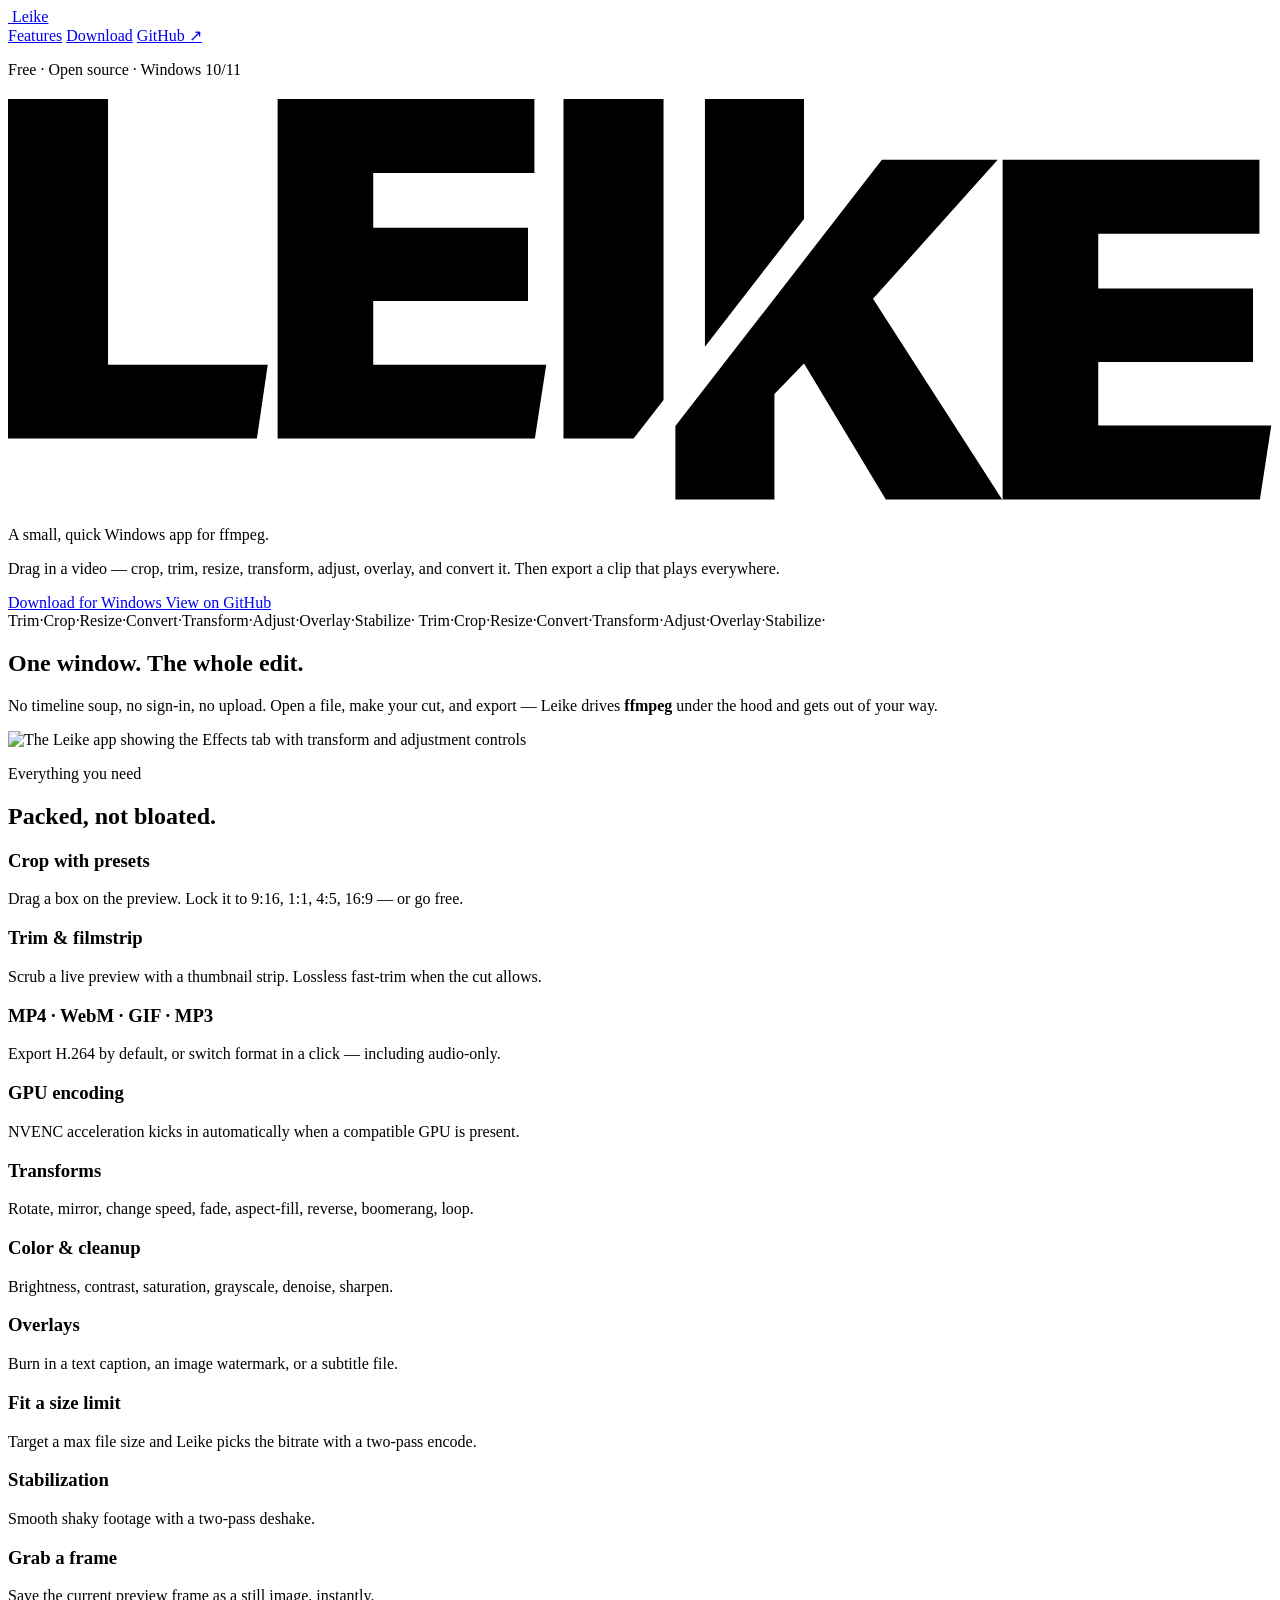
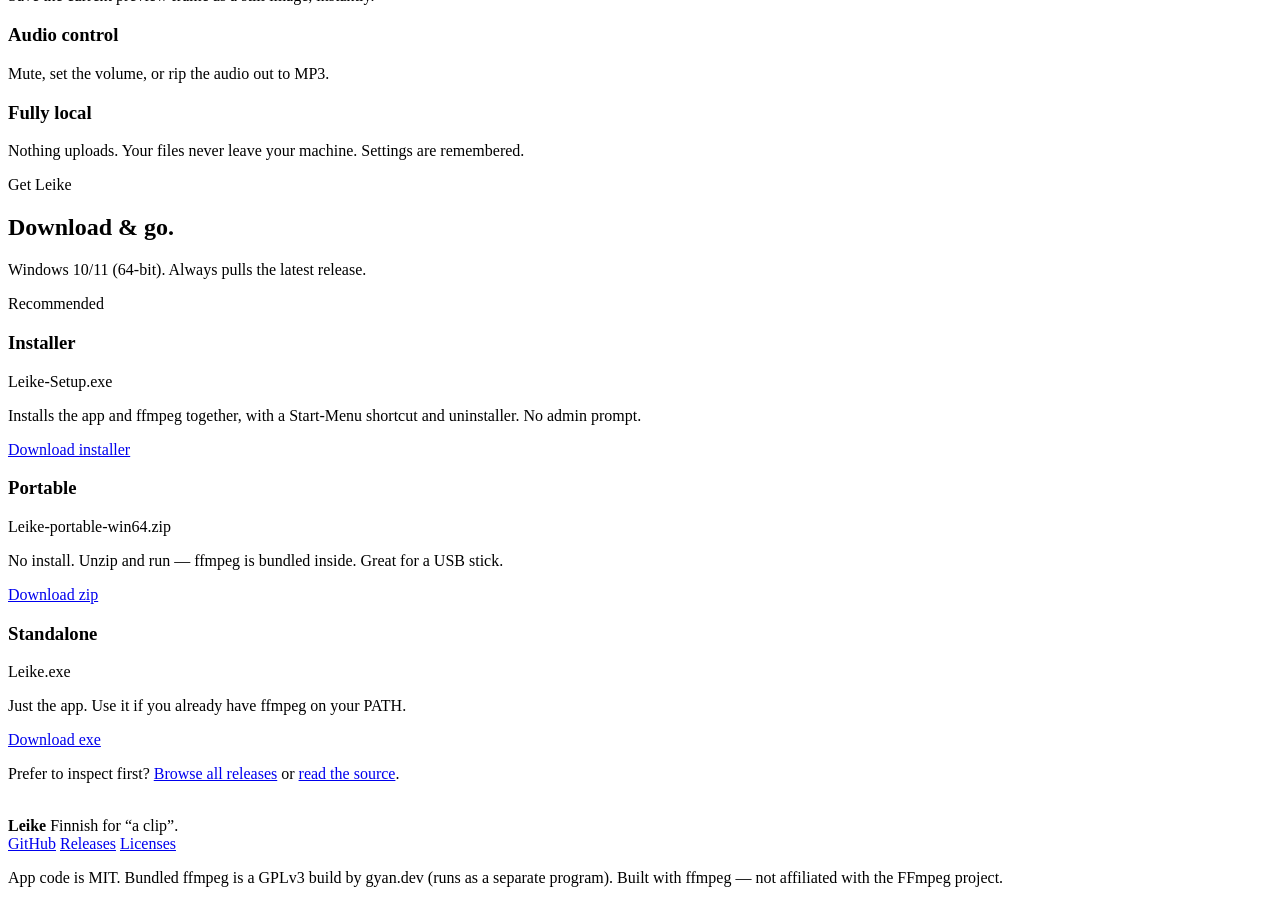
==== index.html @ 5548f1dd "feat(site): add OG link-preview image 1200x630 card in the landing-page style (wordmark, tagline, ve" ====
<!DOCTYPE html>
<html lang="en">
<head>
  <meta charset="UTF-8" />
  <meta name="viewport" content="width=device-width, initial-scale=1.0" />
  <title>Leike — a small, quick video clip tool for Windows</title>
  <meta name="description" content="Leike is a small, fast Windows app for ffmpeg. Drag in a video — crop, trim, resize, transform, adjust, overlay, and convert it, then export. Free and open source." />

  <!-- Open Graph -->
  <meta property="og:type" content="website" />
  <meta property="og:url" content="https://ville-mattila.github.io/Leike/" />
  <meta property="og:title" content="Leike — quick video trim, crop & convert for Windows" />
  <meta property="og:description" content="Drag in a video — crop, trim, resize, transform, and convert. Then export. Free, open source, ffmpeg-powered." />
  <meta property="og:image" content="https://ville-mattila.github.io/Leike/assets/og-image.png" />
  <meta property="og:image:width" content="1200" />
  <meta property="og:image:height" content="630" />
  <meta property="og:image:alt" content="Leike — a small, quick Windows app for ffmpeg" />

  <!-- Twitter -->
  <meta name="twitter:card" content="summary_large_image" />
  <meta name="twitter:title" content="Leike — quick video trim, crop & convert for Windows" />
  <meta name="twitter:description" content="Drag in a video — crop, trim, resize, transform, and convert. Then export. Free, open source, ffmpeg-powered." />
  <meta name="twitter:image" content="https://ville-mattila.github.io/Leike/assets/og-image.png" />

  <link rel="icon" type="image/svg+xml" href="assets/leike-icon.svg" />

  <!-- Fonts -->
  <link rel="preconnect" href="https://fonts.googleapis.com" />
  <link rel="preconnect" href="https://fonts.gstatic.com" crossorigin />
  <link href="https://fonts.googleapis.com/css2?family=Space+Grotesk:wght@400;500;600;700&family=Inter:wght@400;500;600&display=swap" rel="stylesheet" />

  <!-- Lenis smooth-scroll styles -->
  <link rel="stylesheet" href="https://cdn.jsdelivr.net/npm/lenis@1.1.20/dist/lenis.css" />

  <link rel="stylesheet" href="styles.css" />
</head>
<body>
  <!-- Background motifs -->
  <div class="bg-glows" aria-hidden="true">
    <span class="glow glow-1"></span>
    <span class="glow glow-2"></span>
    <span class="glow glow-3"></span>
  </div>
  <div class="grain" aria-hidden="true"></div>

  <!-- Scroll progress -->
  <div class="scroll-progress" aria-hidden="true"><span></span></div>

  <!-- Nav -->
  <header class="nav" id="nav">
    <a class="nav-brand" href="#top" aria-label="Leike home">
      <img class="nav-icon" src="assets/leike-icon.svg" alt="" aria-hidden="true" />
      <span>Leike</span>
    </a>
    <nav class="nav-links">
      <a href="#features">Features</a>
      <a href="#download">Download</a>
      <a class="nav-gh" href="https://github.com/Ville-Mattila/Leike" target="_blank" rel="noopener">GitHub ↗</a>
    </nav>
  </header>

  <main id="top">
    <!-- ============================ HERO ============================ -->
    <section class="hero" id="hero">
      <div class="hero-inner">
        <p class="eyebrow" data-hero="eyebrow">Free · Open source · Windows 10/11</p>

        <h1 class="wordmark" data-hero="wordmark" aria-label="Leike">
          <svg viewBox="0 0 926 294" xmlns="http://www.w3.org/2000/svg" role="img" aria-hidden="true">
            <path class="wm-gold" d="M640.204,44.59L725.055,44.59L633.701,146.415L728.305,293.376L643.089,293.376L583.15,193.717L561.485,216.104L561.485,293.376L488.907,293.376L488.907,239.644L640.204,44.59ZM912.097,138.832L912.097,192.634L798.716,192.634L798.716,239.213L925.457,239.213L917.152,293.376L728.666,293.376L728.666,44.59L916.791,44.59L916.791,98.752L798.716,98.752L798.716,138.832L912.097,138.832Z"/>
            <g transform="matrix(1.045795,0,0,1.045795,-128.496574,-367.372885)">
              <path class="wm-cream" d="M561.143,589.178L511.991,589.178L511.991,351.286L582.081,351.286L582.081,562.184L561.143,589.178ZM611.084,524.794L611.084,351.286L680.483,351.286L680.483,435.323L611.084,524.794ZM122.87,589.178L122.87,351.286L192.96,351.286L192.96,537.387L304.828,537.387L297.232,589.178L122.87,589.178ZM487.131,441.402L487.131,492.847L378.716,492.847L378.716,537.387L499.906,537.387L491.965,589.178L311.733,589.178L311.733,351.286L491.62,351.286L491.62,403.076L378.716,403.076L378.716,441.402L487.131,441.402Z"/>
            </g>
          </svg>
        </h1>

        <p class="lede" data-hero="lede" data-split>A small, quick Windows app for ffmpeg.</p>
        <p class="sub" data-hero="sub">Drag in a video — crop, trim, resize, transform, adjust, overlay, and convert it. Then export a clip that plays everywhere.</p>

        <div class="hero-cta" data-hero="cta">
          <a class="btn btn-primary magnetic" href="#download">
            <span>Download for Windows</span>
          </a>
          <a class="btn btn-ghost magnetic" href="https://github.com/Ville-Mattila/Leike" target="_blank" rel="noopener">
            <span>View on GitHub</span>
          </a>
        </div>
      </div>

      <!-- verb marquee -->
      <div class="marquee" data-hero="marquee" aria-hidden="true">
        <div class="marquee-track">
          <span>Trim</span><i>·</i><span>Crop</span><i>·</i><span>Resize</span><i>·</i><span>Convert</span><i>·</i><span>Transform</span><i>·</i><span>Adjust</span><i>·</i><span>Overlay</span><i>·</i><span>Stabilize</span><i>·</i>
          <span>Trim</span><i>·</i><span>Crop</span><i>·</i><span>Resize</span><i>·</i><span>Convert</span><i>·</i><span>Transform</span><i>·</i><span>Adjust</span><i>·</i><span>Overlay</span><i>·</i><span>Stabilize</span><i>·</i>
        </div>
      </div>

      <a class="scroll-cue" href="#showcase" data-hero="cue" aria-label="Scroll down">
        <span></span>
      </a>
    </section>

    <!-- ========================== SHOWCASE ========================== -->
    <section class="showcase" id="showcase">
      <div class="showcase-head">
        <h2 class="section-title" data-reveal>One window. The whole edit.</h2>
        <p class="section-lede" data-reveal>No timeline soup, no sign-in, no upload. Open a file, make your cut, and export — Leike drives <strong>ffmpeg</strong> under the hood and gets out of your way.</p>
      </div>
      <div class="shot-stage" id="shotStage">
        <div class="shot-frame" id="shotFrame">
          <img src="assets/leike-screenshot.png" alt="The Leike app showing the Effects tab with transform and adjustment controls" loading="lazy" />
          <div class="shot-glow" aria-hidden="true"></div>
        </div>
      </div>
    </section>

    <!-- ========================== FEATURES ========================== -->
    <section class="features" id="features">
      <div class="features-head">
        <p class="kicker" data-reveal>Everything you need</p>
        <h2 class="section-title" data-reveal>Packed, not bloated.</h2>
      </div>
      <div class="feature-grid" id="featureGrid">
        <!-- cards injected/animated; authored here for no-JS fallback -->
        <article class="feature-card" data-feature>
          <span class="fi" data-icon="crop"></span>
          <h3>Crop with presets</h3>
          <p>Drag a box on the preview. Lock it to 9:16, 1:1, 4:5, 16:9 — or go free.</p>
        </article>
        <article class="feature-card" data-feature>
          <span class="fi" data-icon="trim"></span>
          <h3>Trim &amp; filmstrip</h3>
          <p>Scrub a live preview with a thumbnail strip. Lossless fast-trim when the cut allows.</p>
        </article>
        <article class="feature-card" data-feature>
          <span class="fi" data-icon="format"></span>
          <h3>MP4 · WebM · GIF · MP3</h3>
          <p>Export H.264 by default, or switch format in a click — including audio-only.</p>
        </article>
        <article class="feature-card" data-feature>
          <span class="fi" data-icon="gpu"></span>
          <h3>GPU encoding</h3>
          <p>NVENC acceleration kicks in automatically when a compatible GPU is present.</p>
        </article>
        <article class="feature-card" data-feature>
          <span class="fi" data-icon="transform"></span>
          <h3>Transforms</h3>
          <p>Rotate, mirror, change speed, fade, aspect-fill, reverse, boomerang, loop.</p>
        </article>
        <article class="feature-card" data-feature>
          <span class="fi" data-icon="adjust"></span>
          <h3>Color &amp; cleanup</h3>
          <p>Brightness, contrast, saturation, grayscale, denoise, sharpen.</p>
        </article>
        <article class="feature-card" data-feature>
          <span class="fi" data-icon="overlay"></span>
          <h3>Overlays</h3>
          <p>Burn in a text caption, an image watermark, or a subtitle file.</p>
        </article>
        <article class="feature-card" data-feature>
          <span class="fi" data-icon="size"></span>
          <h3>Fit a size limit</h3>
          <p>Target a max file size and Leike picks the bitrate with a two-pass encode.</p>
        </article>
        <article class="feature-card" data-feature>
          <span class="fi" data-icon="stabilize"></span>
          <h3>Stabilization</h3>
          <p>Smooth shaky footage with a two-pass deshake.</p>
        </article>
        <article class="feature-card" data-feature>
          <span class="fi" data-icon="grab"></span>
          <h3>Grab a frame</h3>
          <p>Save the current preview frame as a still image, instantly.</p>
        </article>
        <article class="feature-card" data-feature>
          <span class="fi" data-icon="audio"></span>
          <h3>Audio control</h3>
          <p>Mute, set the volume, or rip the audio out to MP3.</p>
        </article>
        <article class="feature-card" data-feature>
          <span class="fi" data-icon="local"></span>
          <h3>Fully local</h3>
          <p>Nothing uploads. Your files never leave your machine. Settings are remembered.</p>
        </article>
      </div>
    </section>

    <!-- ========================== DOWNLOAD ========================== -->
    <section class="download" id="download">
      <div class="download-head">
        <p class="kicker" data-reveal>Get Leike</p>
        <h2 class="section-title" data-reveal>Download &amp; go.</h2>
        <p class="section-lede" data-reveal>Windows 10/11 (64-bit). Always pulls the latest release.</p>
      </div>

      <div class="dl-grid">
        <article class="dl-card featured" data-reveal>
          <div class="dl-badge">Recommended</div>
          <h3>Installer</h3>
          <p class="dl-file">Leike-Setup.exe</p>
          <p class="dl-desc">Installs the app and ffmpeg together, with a Start-Menu shortcut and uninstaller. No admin prompt.</p>
          <a class="btn btn-primary magnetic" href="https://github.com/Ville-Mattila/Leike/releases/latest/download/Leike-Setup.exe">
            <span>Download installer</span>
          </a>
        </article>

        <article class="dl-card" data-reveal>
          <h3>Portable</h3>
          <p class="dl-file">Leike-portable-win64.zip</p>
          <p class="dl-desc">No install. Unzip and run — ffmpeg is bundled inside. Great for a USB stick.</p>
          <a class="btn btn-ghost magnetic" href="https://github.com/Ville-Mattila/Leike/releases/latest/download/Leike-portable-win64.zip">
            <span>Download zip</span>
          </a>
        </article>

        <article class="dl-card" data-reveal>
          <h3>Standalone</h3>
          <p class="dl-file">Leike.exe</p>
          <p class="dl-desc">Just the app. Use it if you already have ffmpeg on your PATH.</p>
          <a class="btn btn-ghost magnetic" href="https://github.com/Ville-Mattila/Leike/releases/latest/download/Leike.exe">
            <span>Download exe</span>
          </a>
        </article>
      </div>

      <p class="dl-foot" data-reveal>
        Prefer to inspect first? <a href="https://github.com/Ville-Mattila/Leike/releases" target="_blank" rel="noopener">Browse all releases</a>
        or <a href="https://github.com/Ville-Mattila/Leike" target="_blank" rel="noopener">read the source</a>.
      </p>
    </section>
  </main>

  <!-- =========================== FOOTER =========================== -->
  <footer class="footer">
    <div class="footer-brand">
      <img class="nav-icon" src="assets/leike-icon.svg" alt="" aria-hidden="true" />
      <div>
        <strong>Leike</strong>
        <span>Finnish for “a clip”.</span>
      </div>
    </div>
    <nav class="footer-links">
      <a href="https://github.com/Ville-Mattila/Leike" target="_blank" rel="noopener">GitHub</a>
      <a href="https://github.com/Ville-Mattila/Leike/releases" target="_blank" rel="noopener">Releases</a>
      <a href="https://github.com/Ville-Mattila/Leike/blob/main/THIRD_PARTY_NOTICES.md" target="_blank" rel="noopener">Licenses</a>
    </nav>
    <p class="footer-legal">
      App code is MIT. Bundled ffmpeg is a GPLv3 build by gyan.dev (runs as a separate program).
      Built with ffmpeg — not affiliated with the FFmpeg project.
    </p>
  </footer>

  <!-- Scripts -->
  <script src="https://cdn.jsdelivr.net/npm/lenis@1.1.20/dist/lenis.min.js"></script>
  <script src="https://cdnjs.cloudflare.com/ajax/libs/gsap/3.13.0/gsap.min.js"></script>
  <script src="https://cdnjs.cloudflare.com/ajax/libs/gsap/3.13.0/ScrollTrigger.min.js"></script>
  <script src="main.js"></script>
</body>
</html>
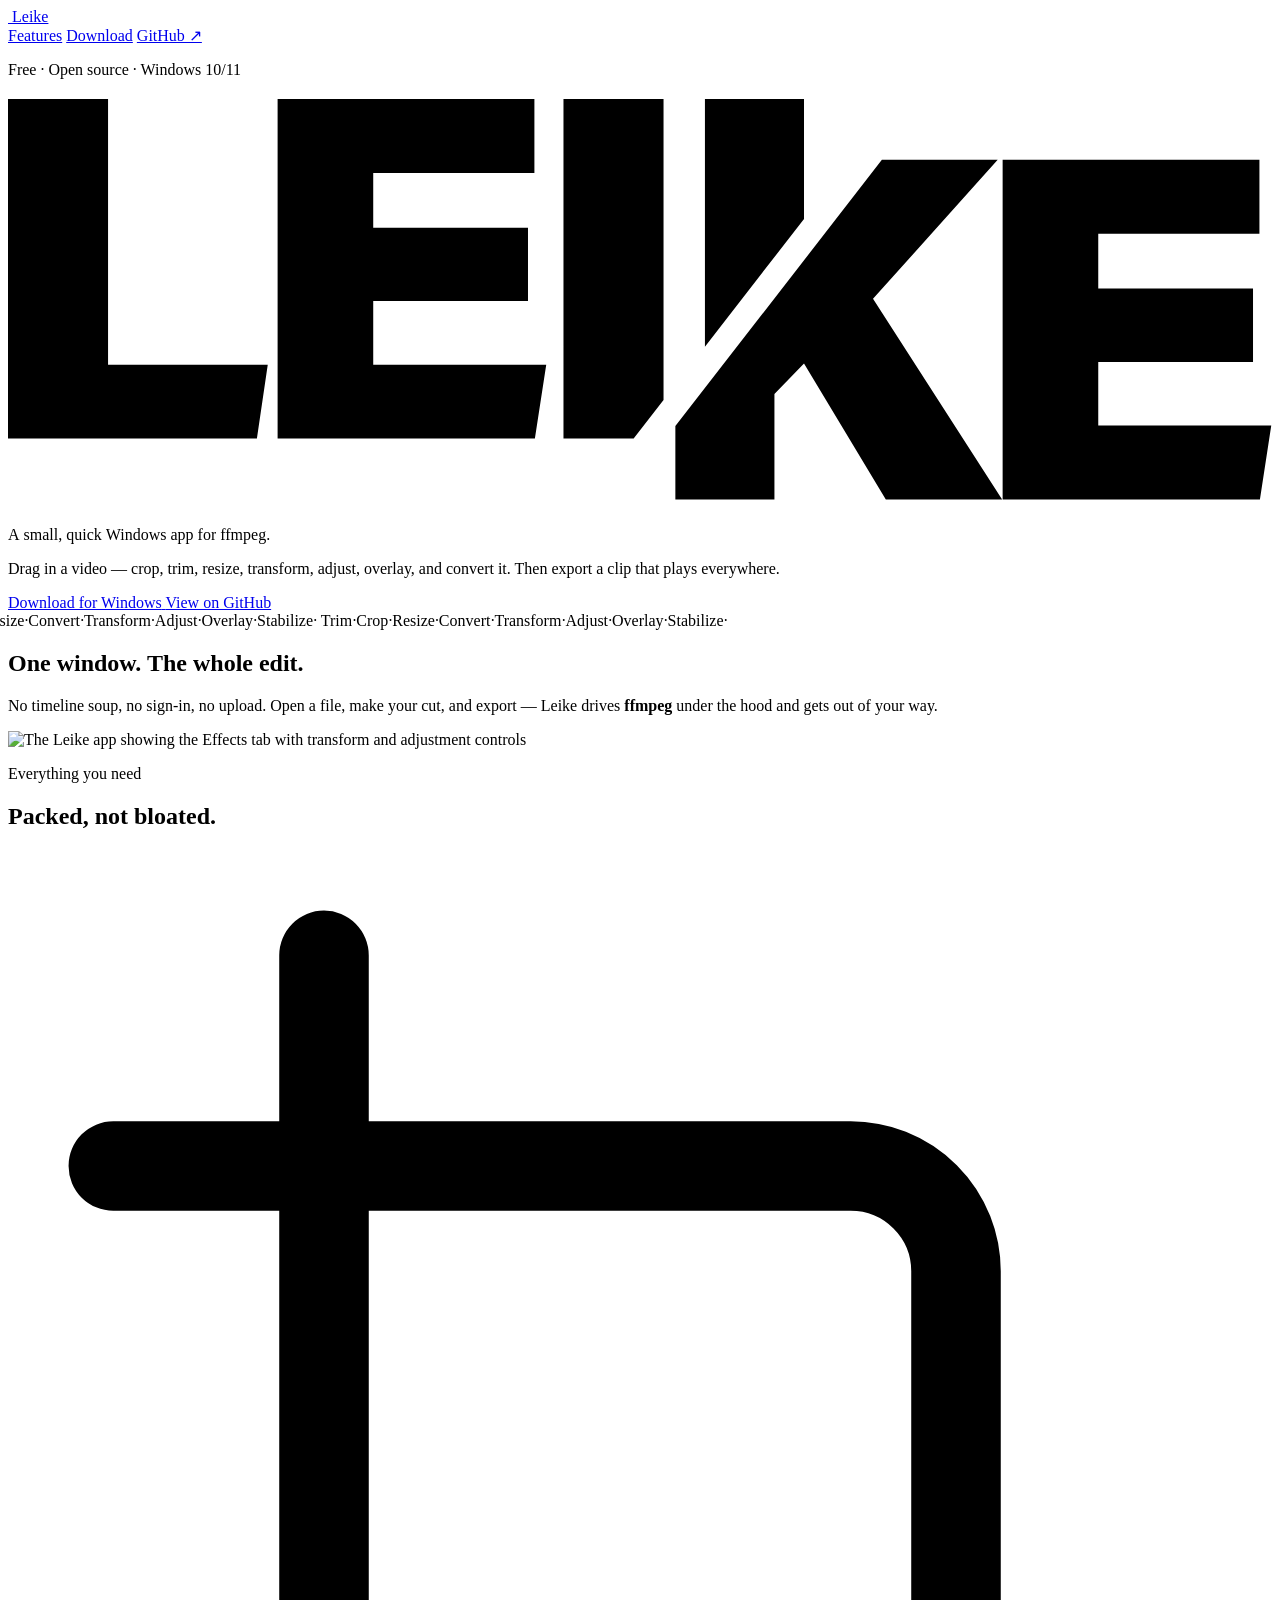
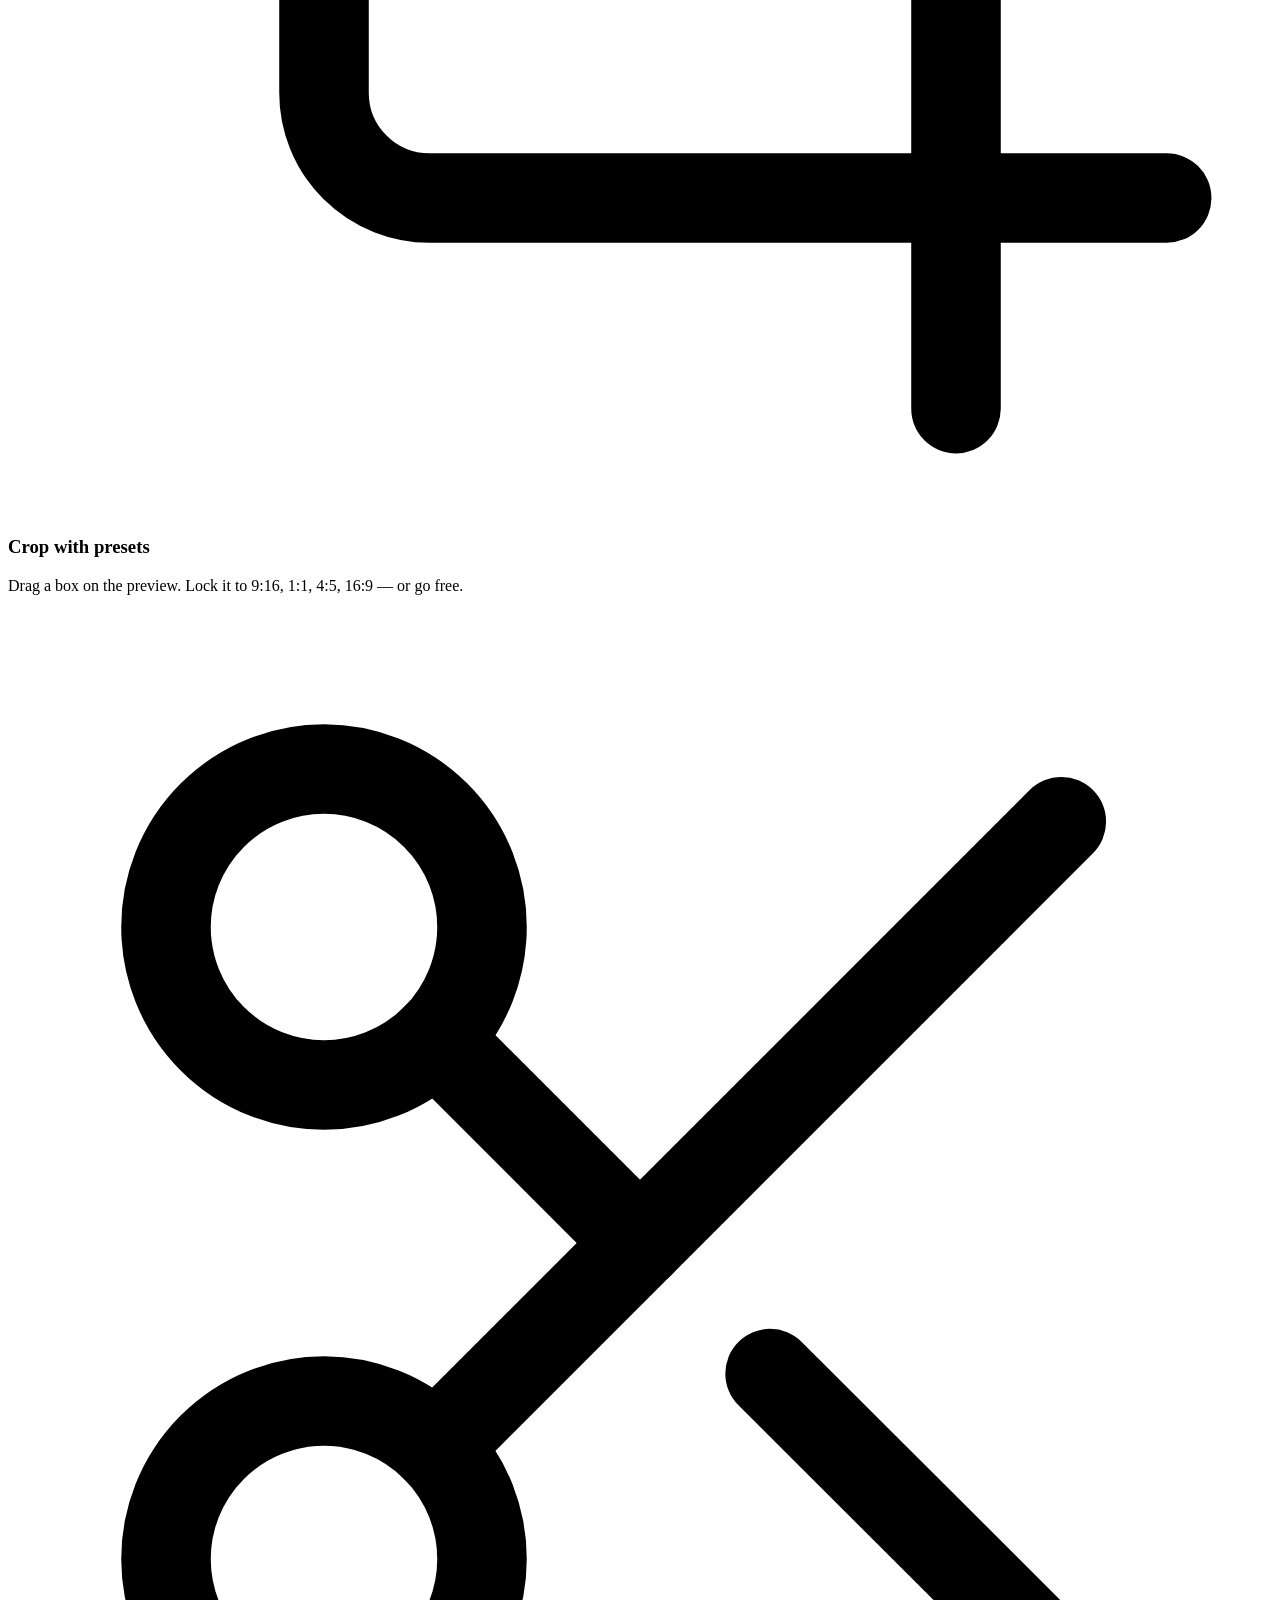
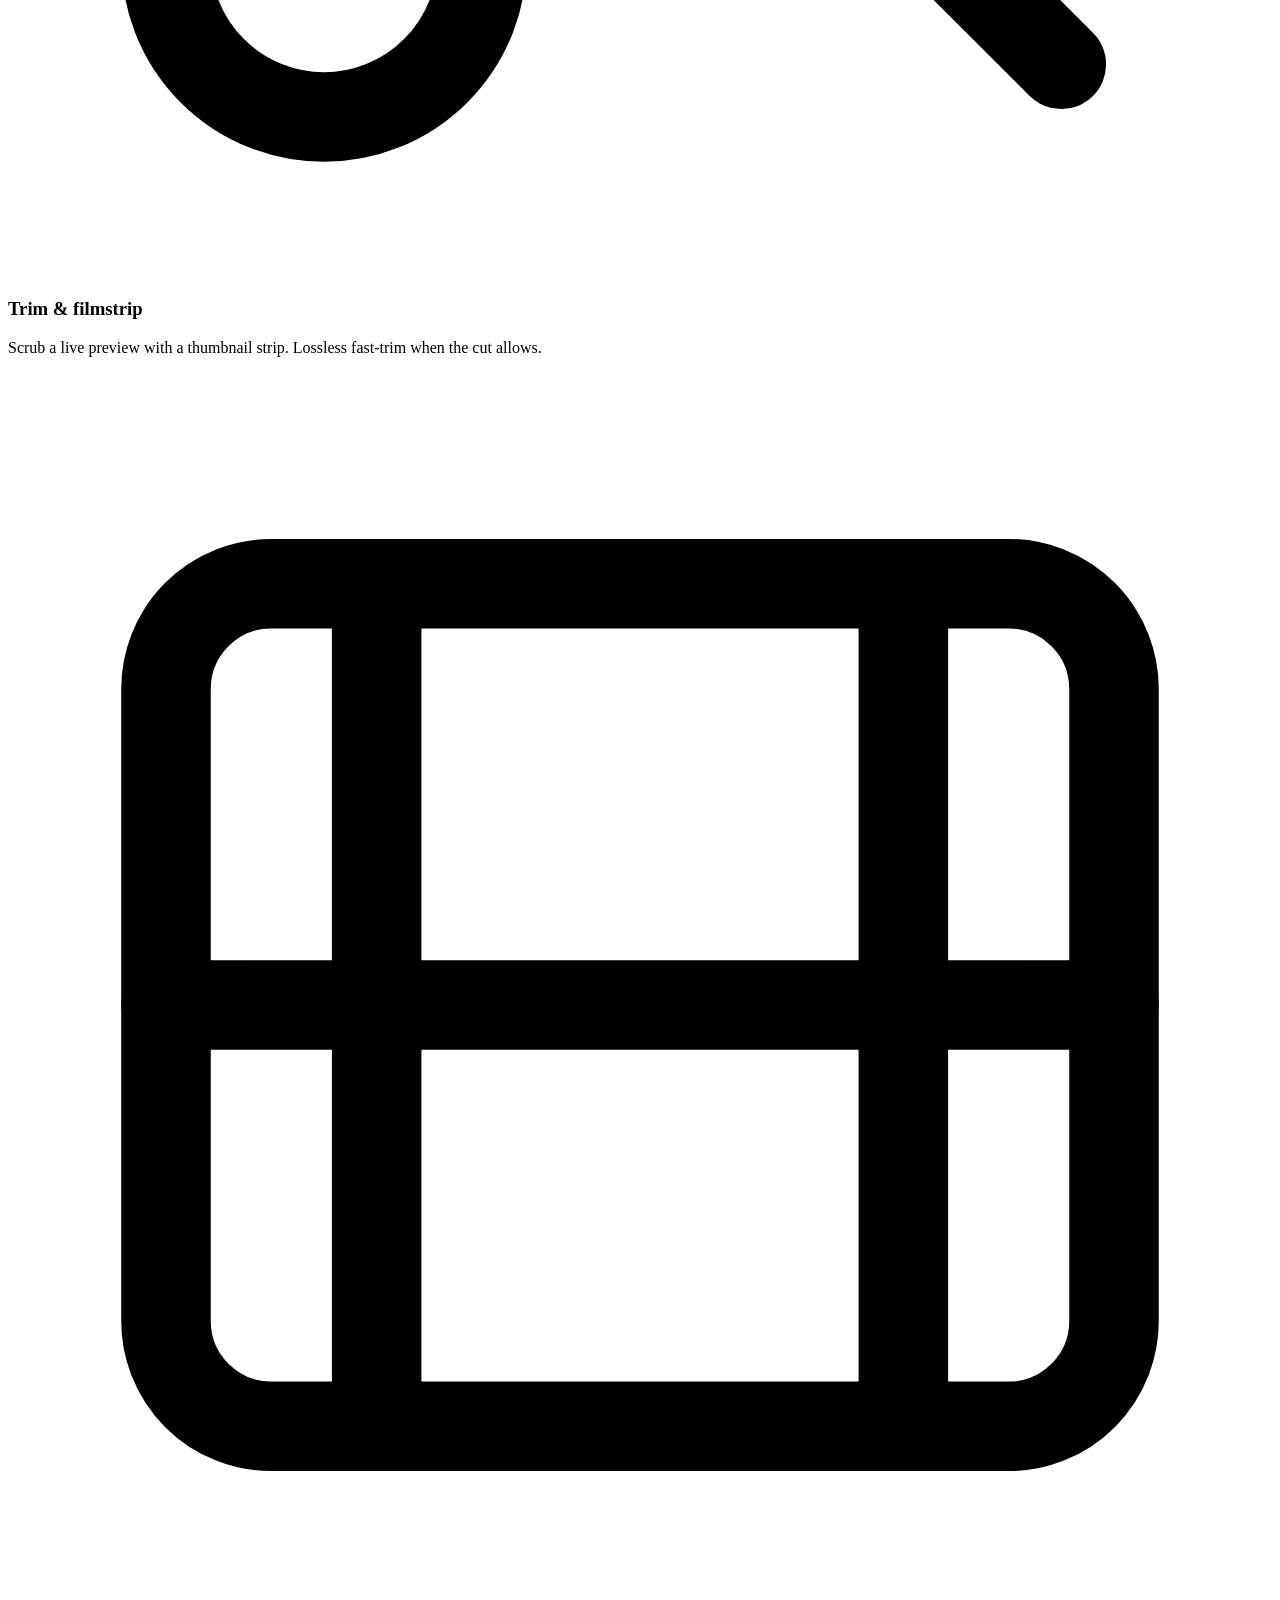
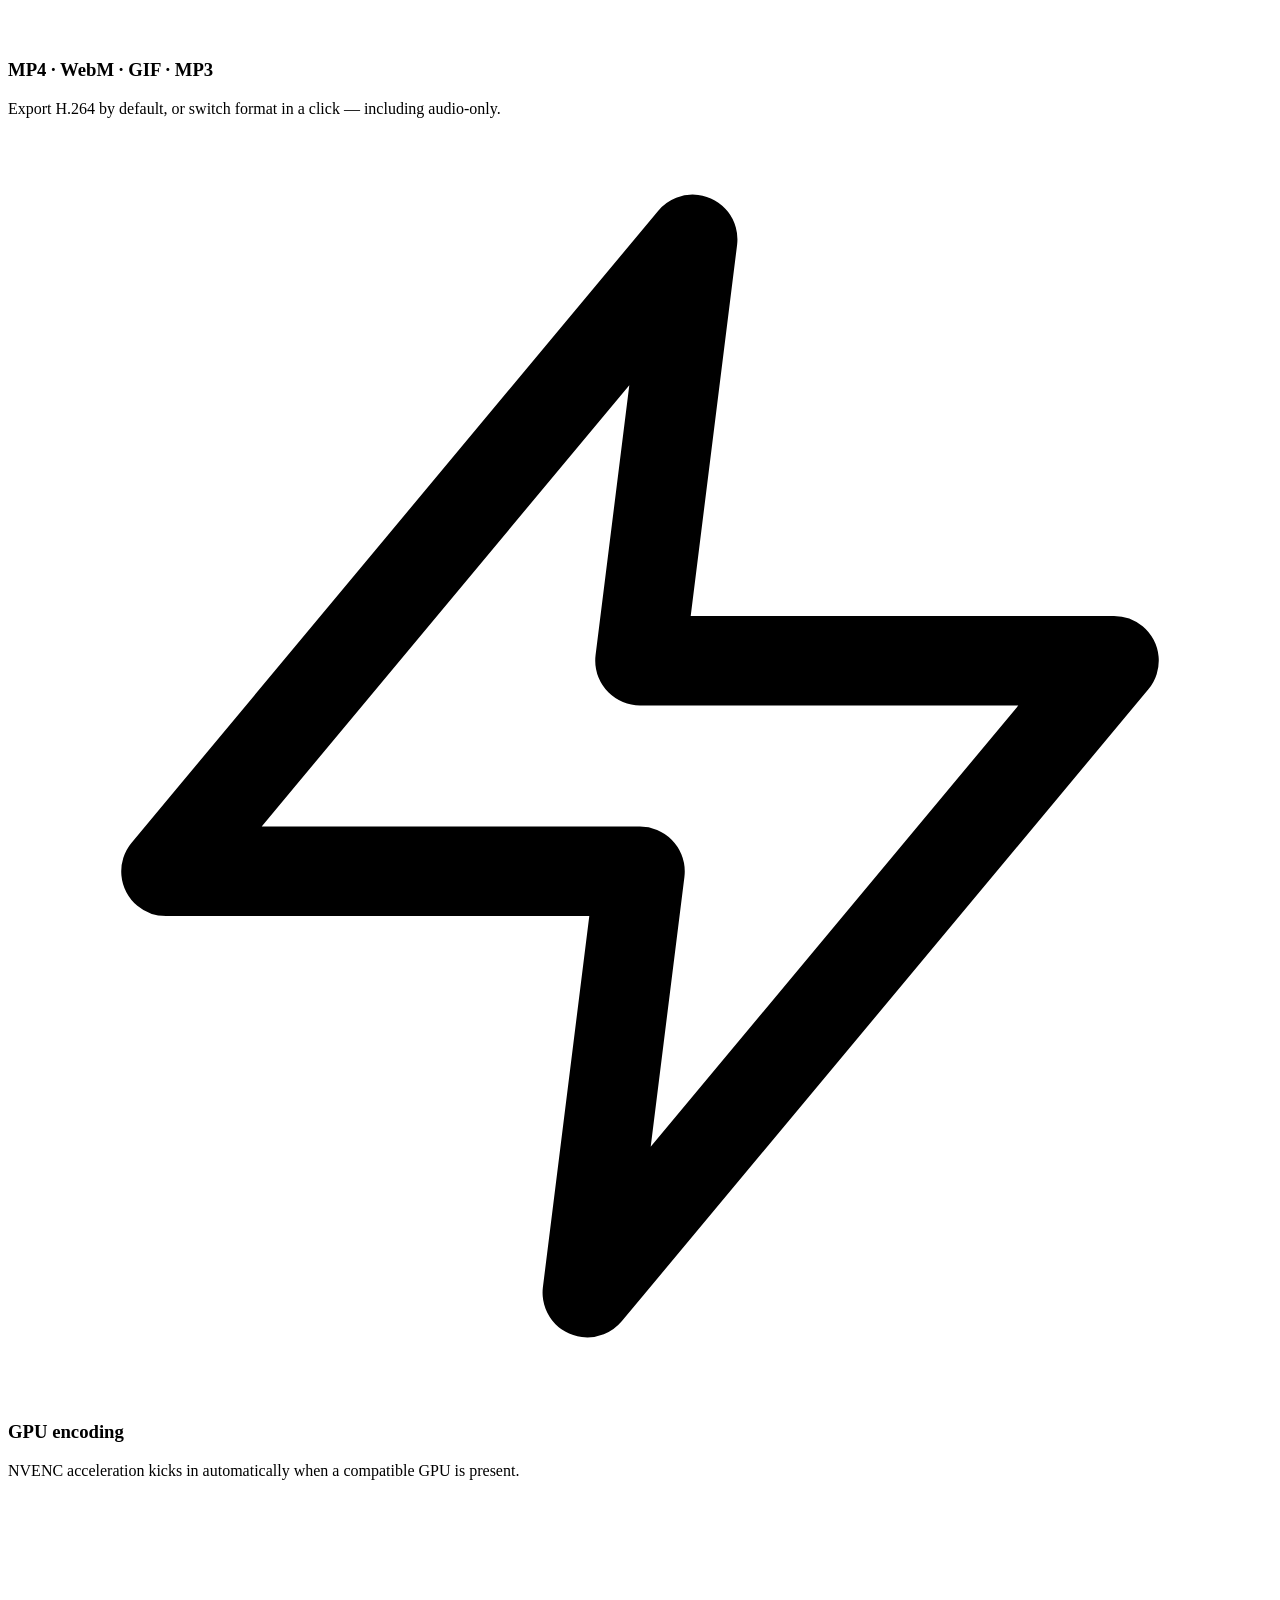
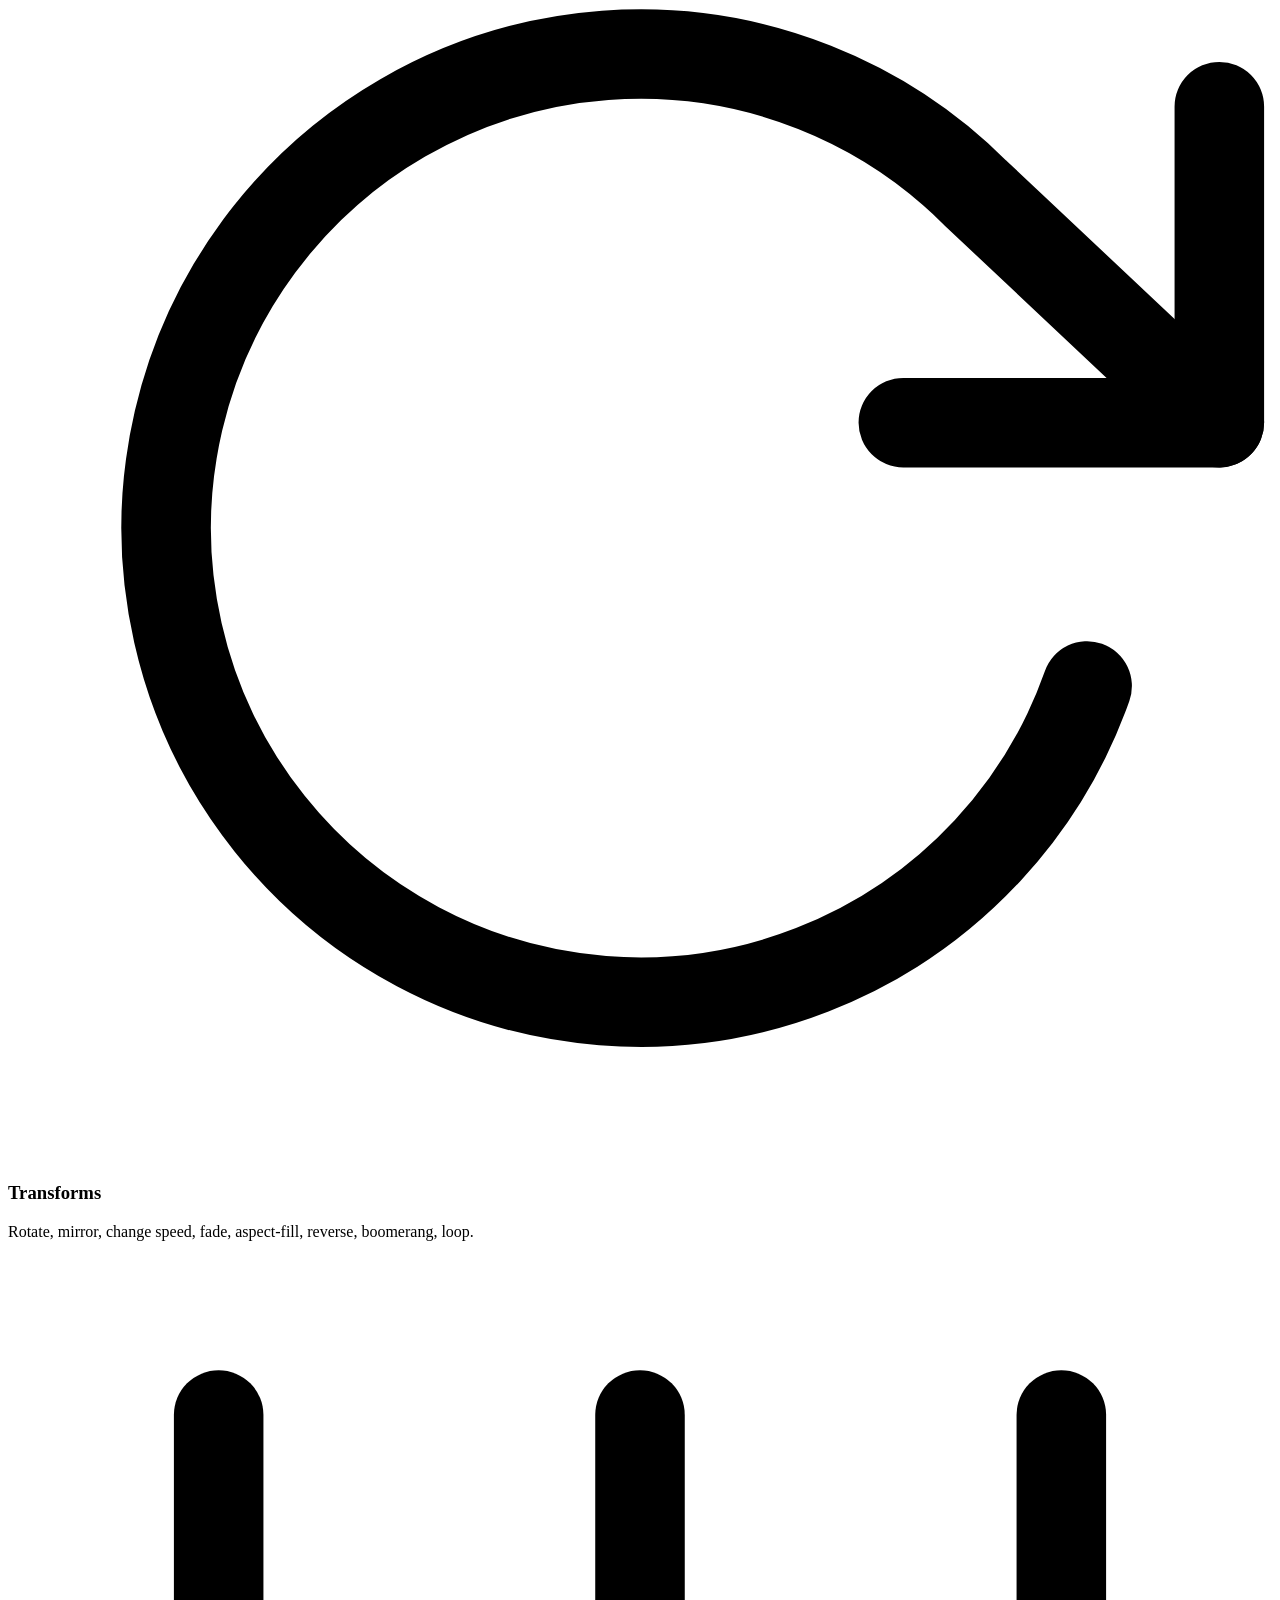
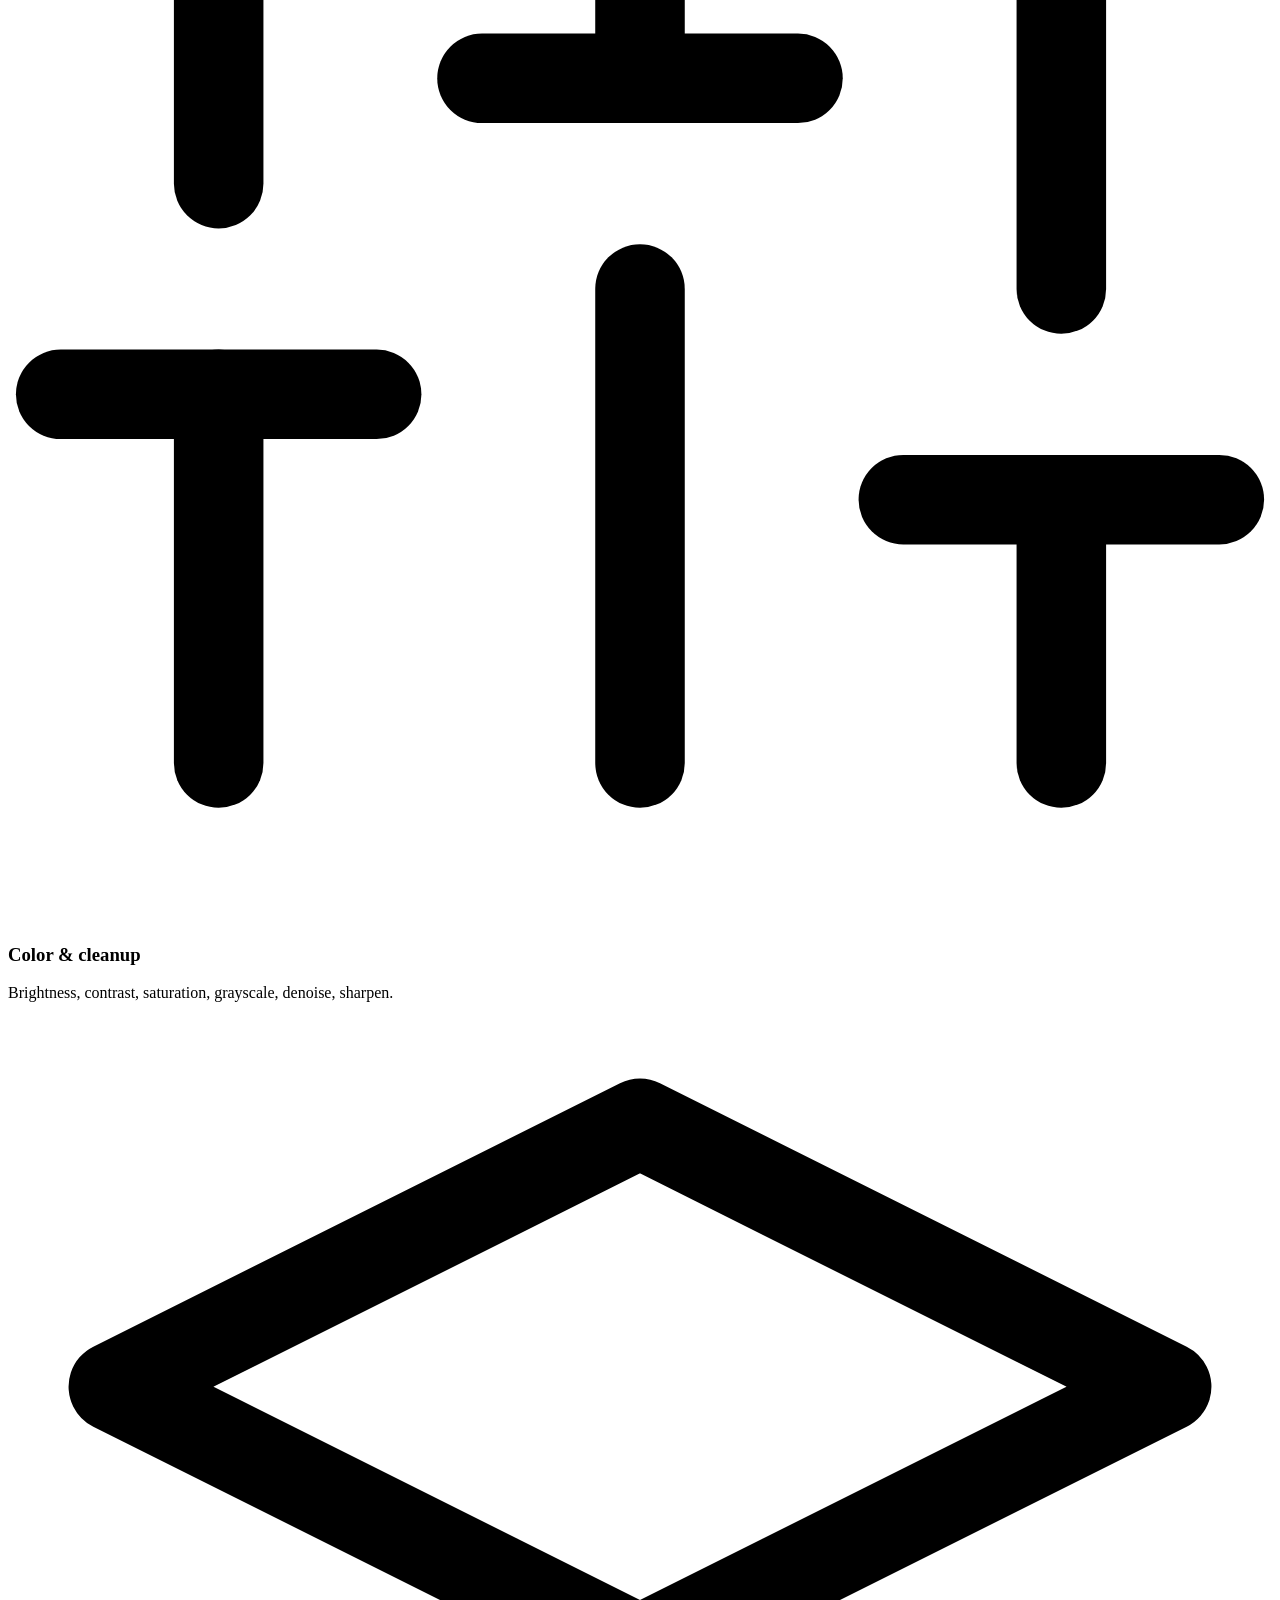
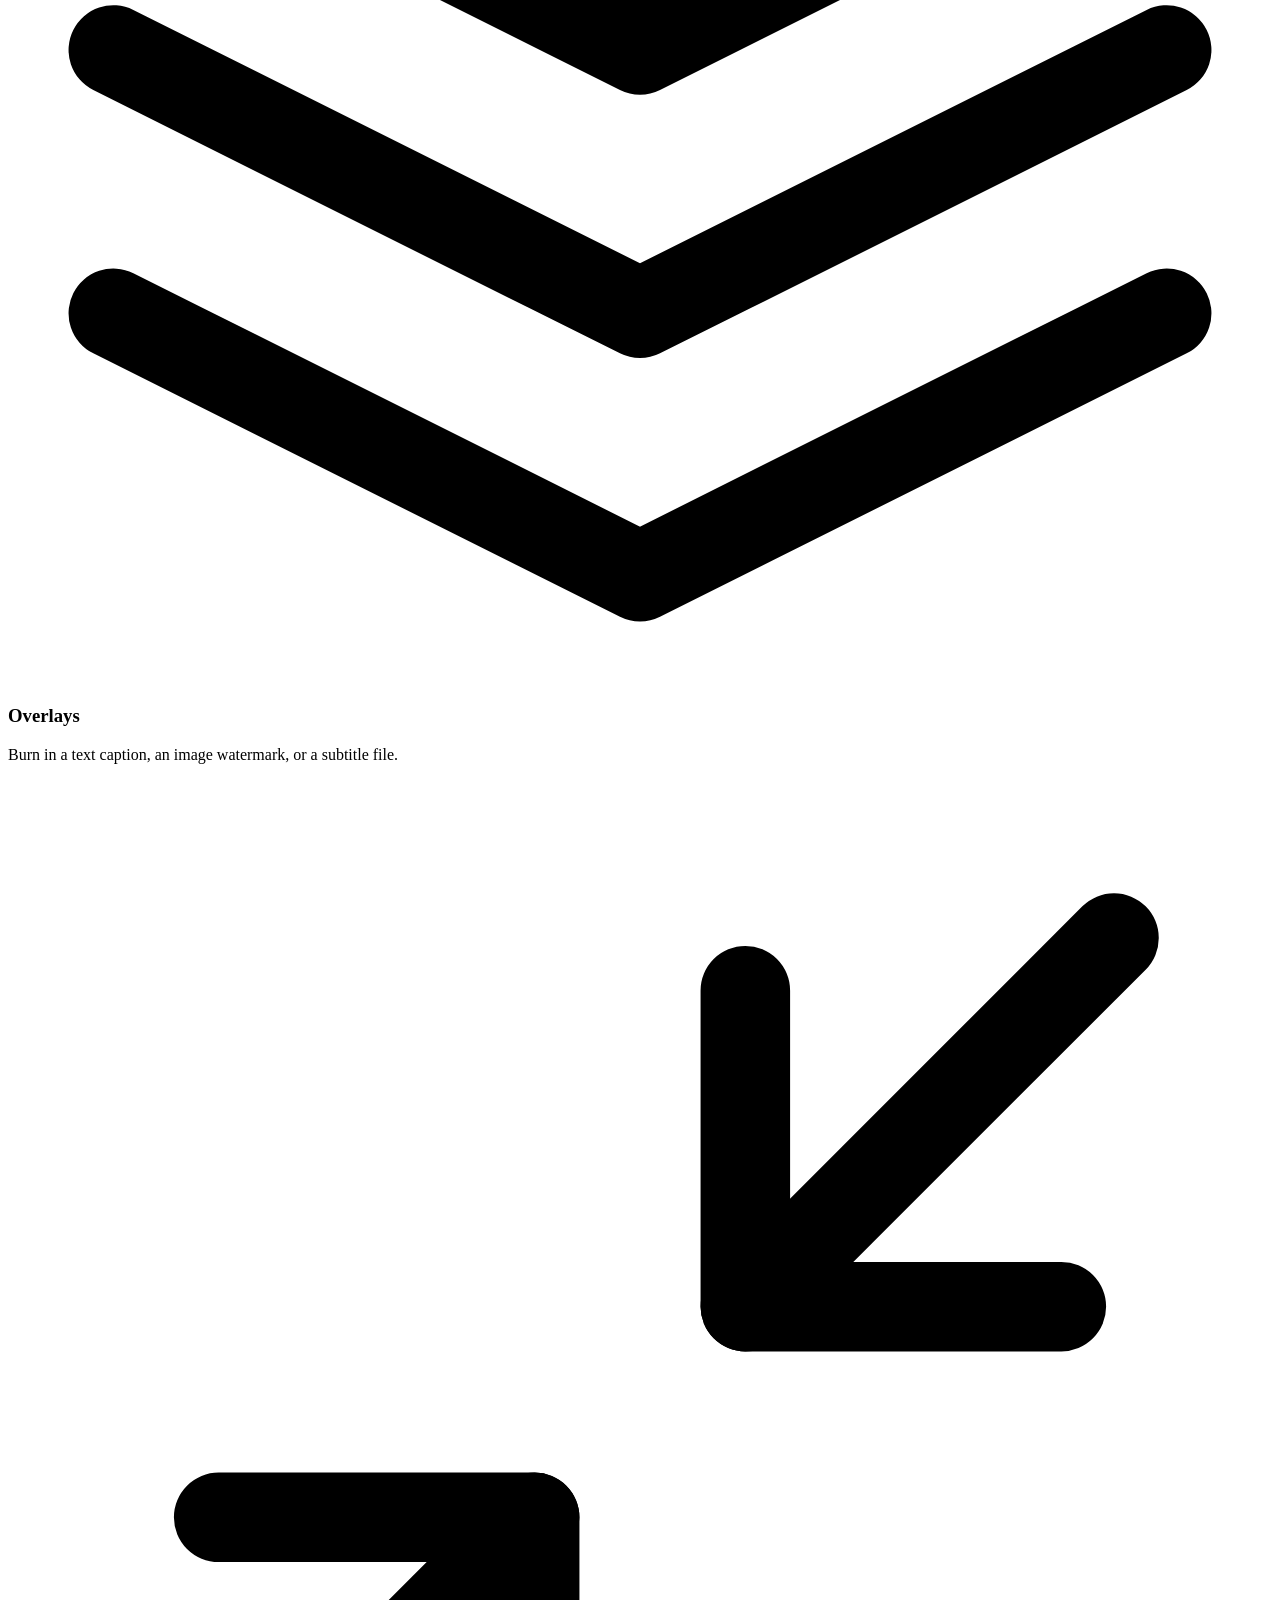
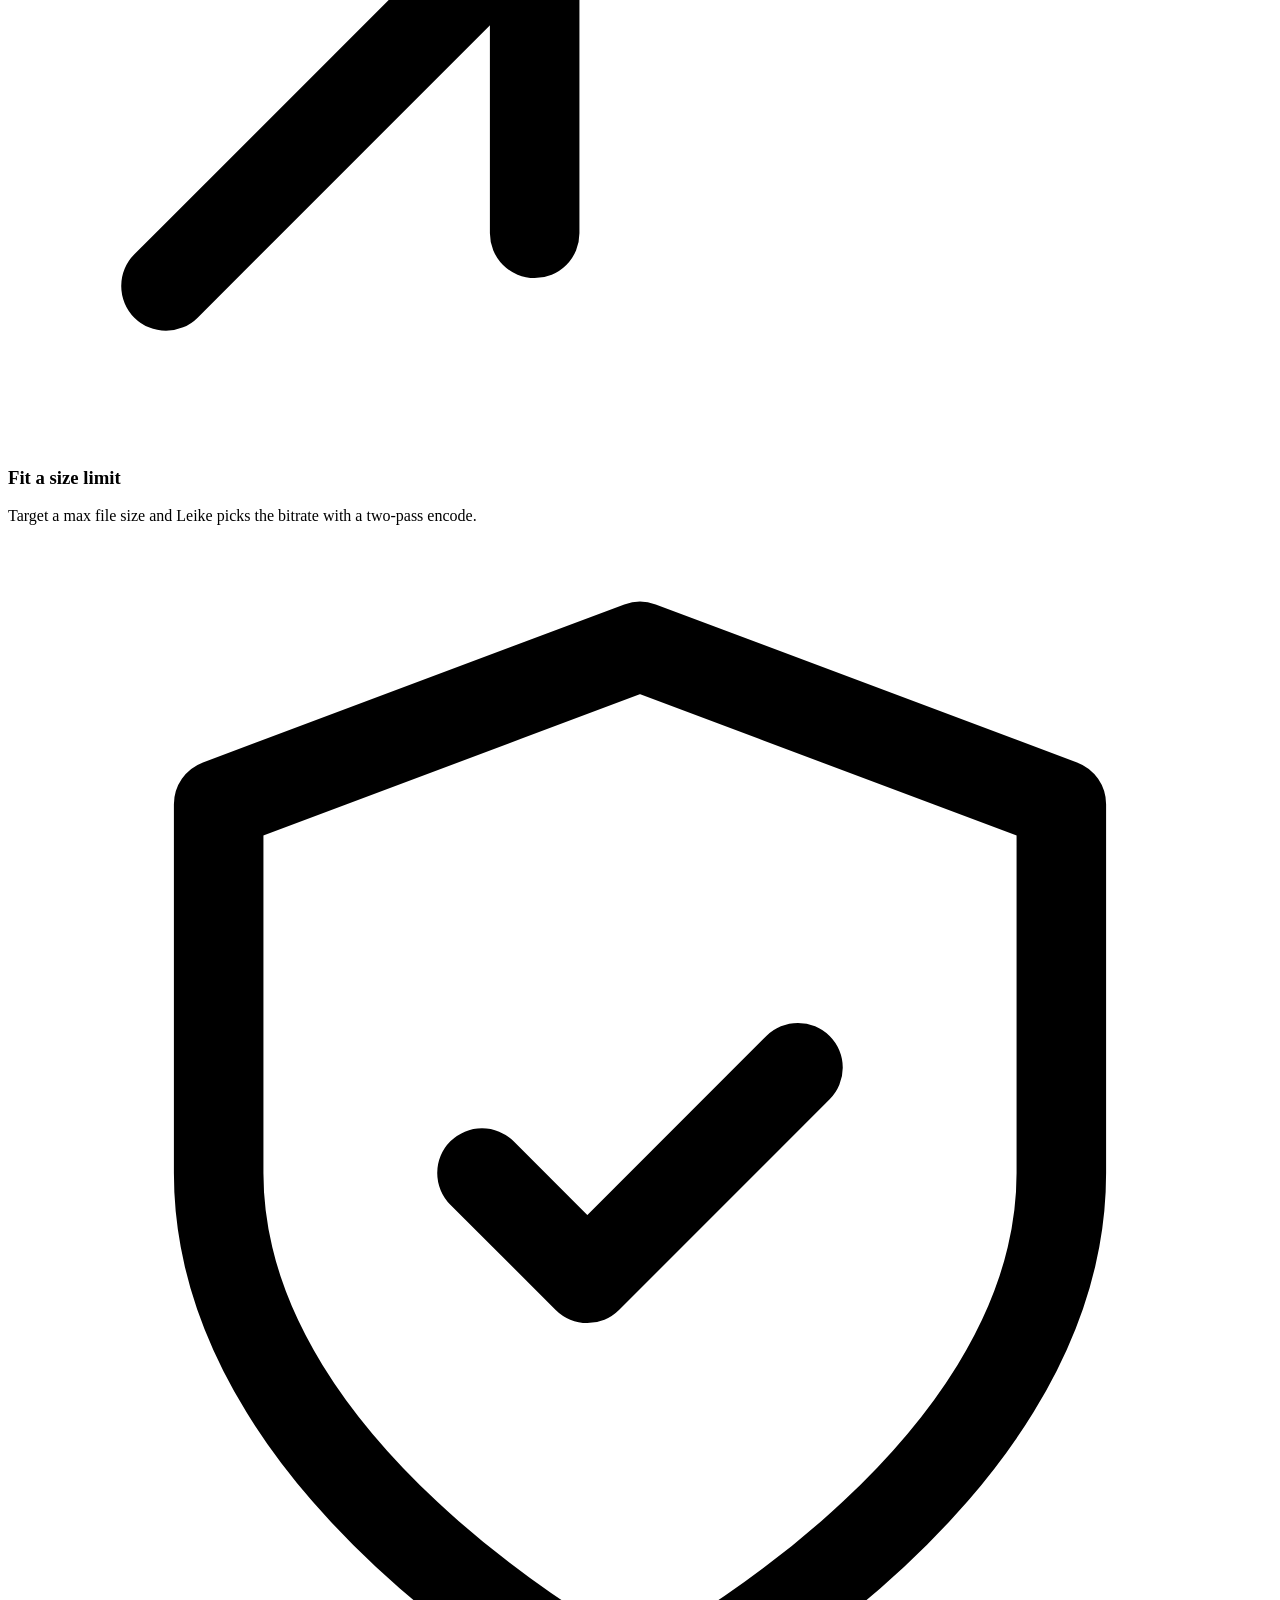
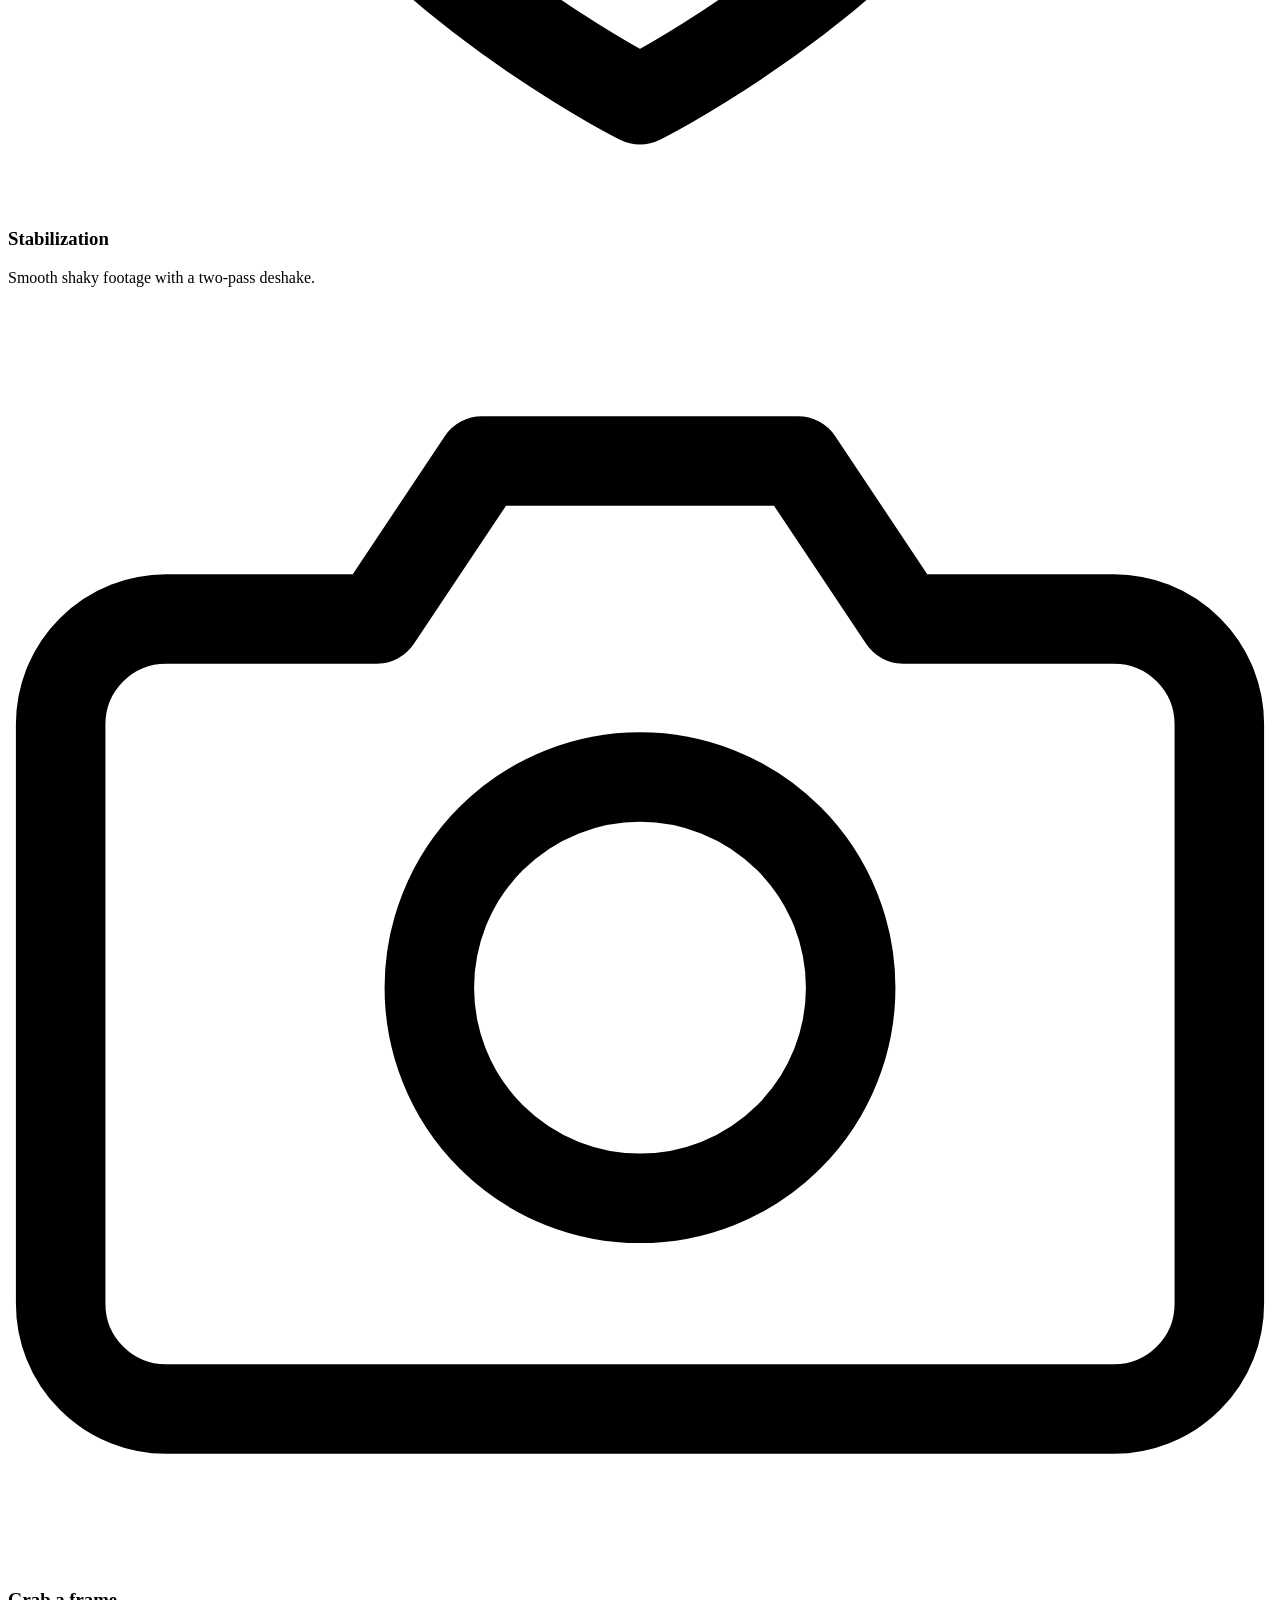
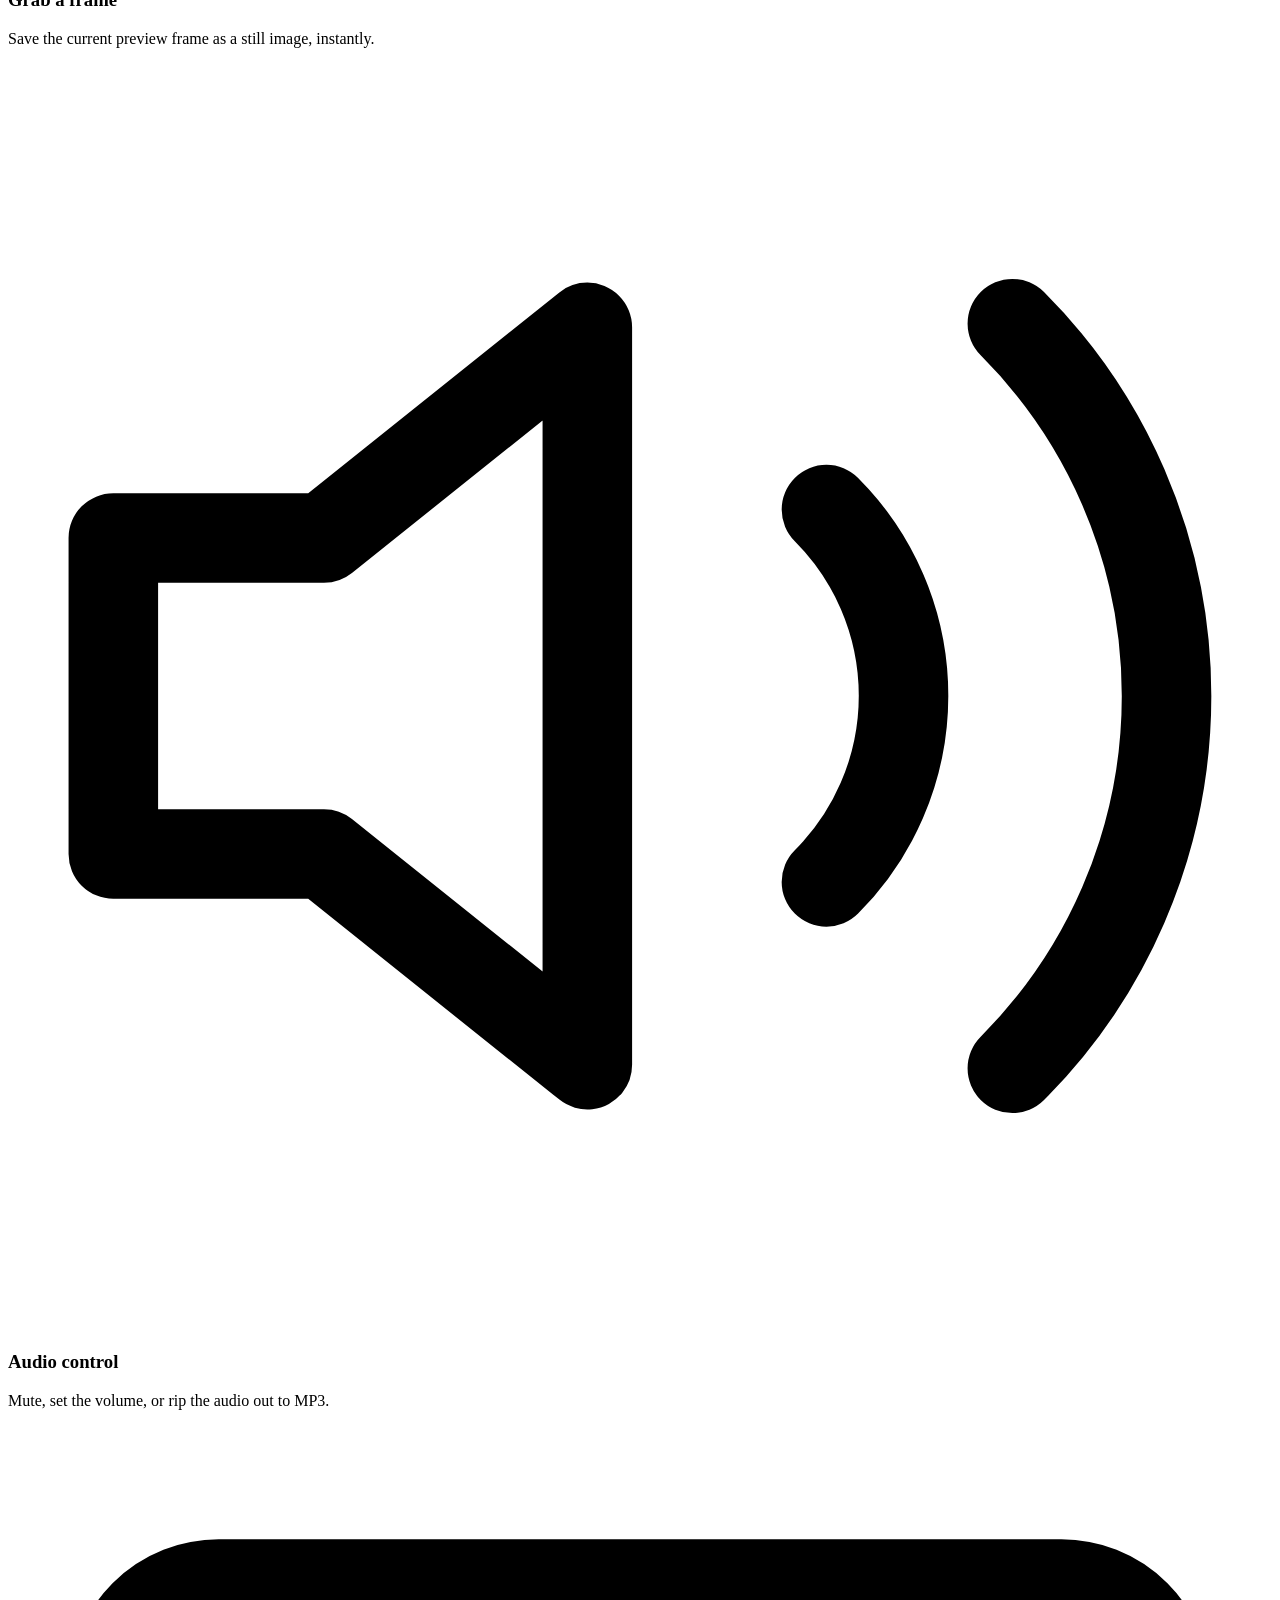
==== commit 5e7f6ac7: "fix(site): prevent reveal-animation flash (FOUC) Hide animated elements via an inline <head> script " ====
--- a/index.html
+++ b/index.html
@@ -33,6 +33,20 @@
   <link rel="stylesheet" href="https://cdn.jsdelivr.net/npm/lenis@1.1.20/dist/lenis.css" />
 
   <link rel="stylesheet" href="styles.css" />
+
+  <script>
+    /* Hide animated elements before the first paint so they don't flash in
+       before the reveal runs. Skipped for reduced-motion. Safety net: if the
+       main script never initialises, reveal everything so nothing gets stuck. */
+    (function () {
+      var d = document.documentElement;
+      if (window.matchMedia("(prefers-reduced-motion: reduce)").matches) return;
+      d.classList.add("gsap-ready");
+      setTimeout(function () {
+        if (!window.__leikeReady) { d.classList.remove("gsap-ready"); d.classList.add("no-anim"); }
+      }, 2000);
+    })();
+  </script>
 </head>
 <body>
   <!-- Background motifs -->
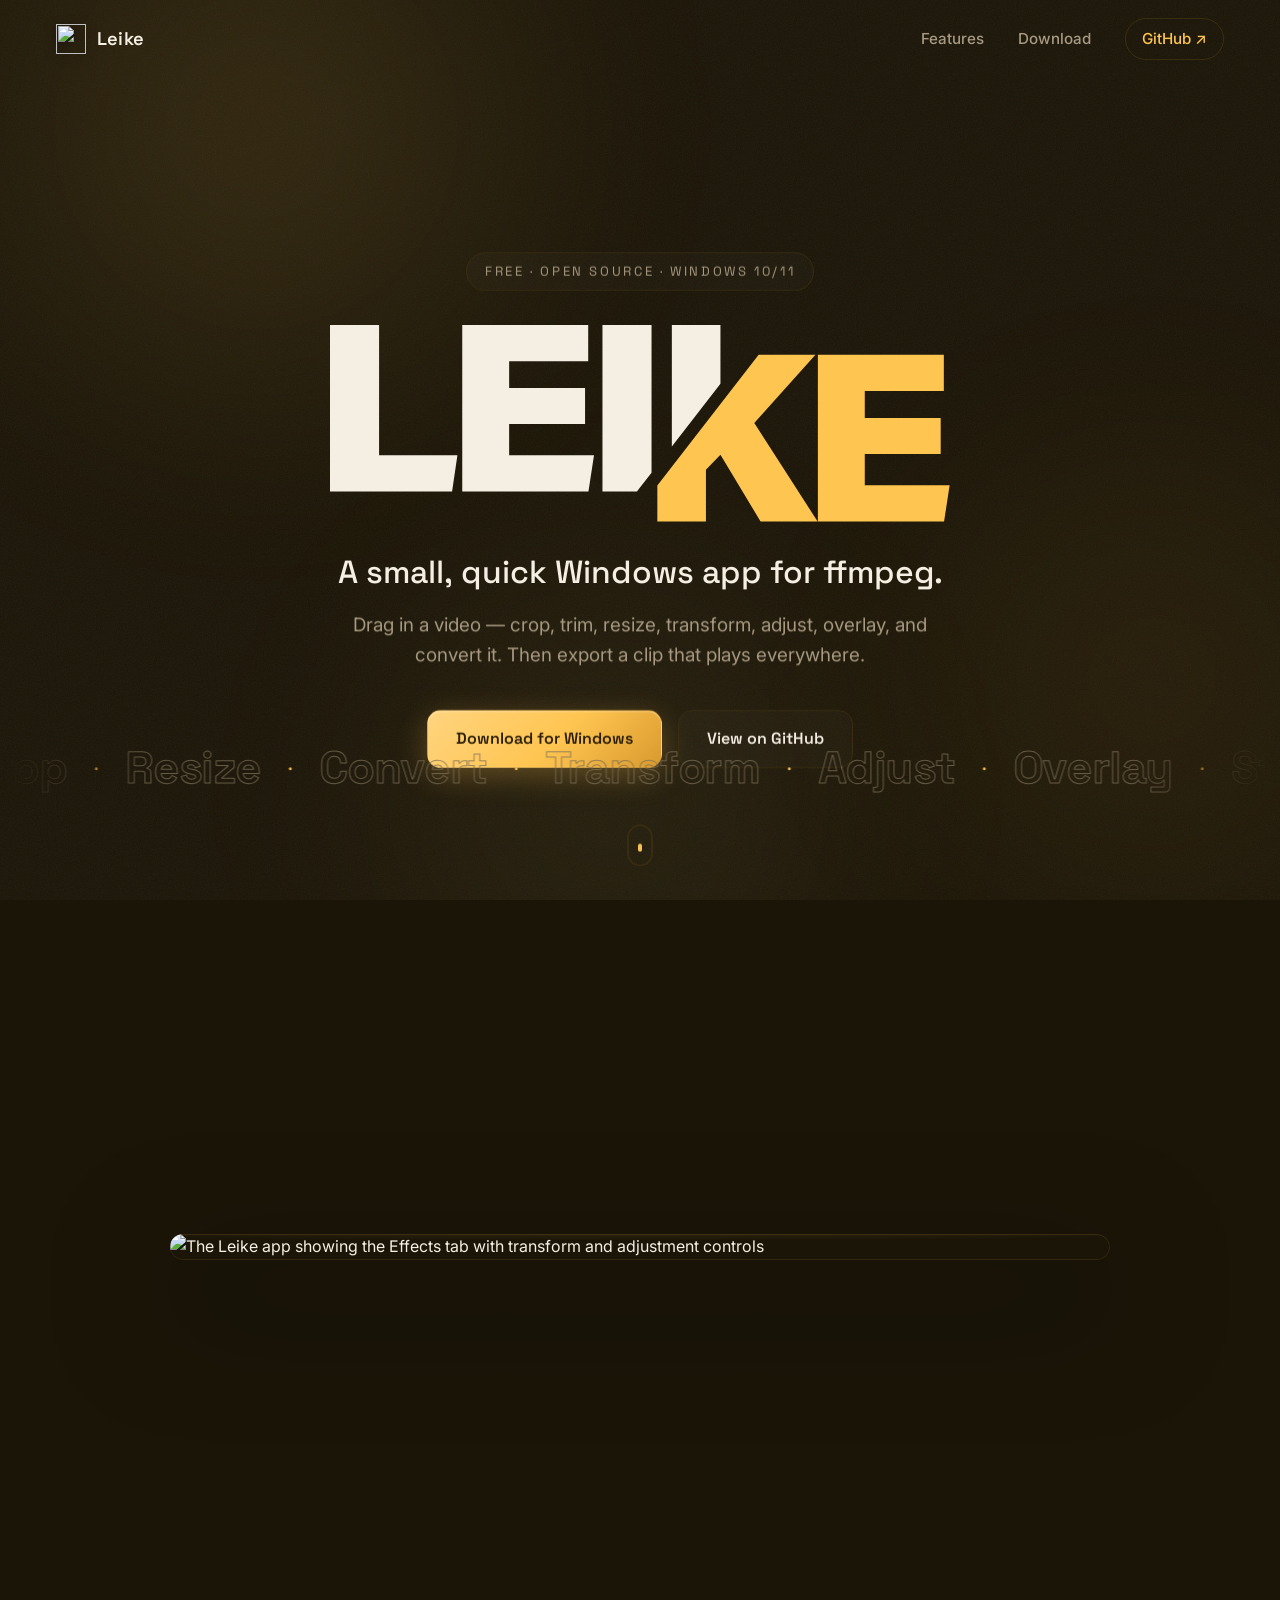
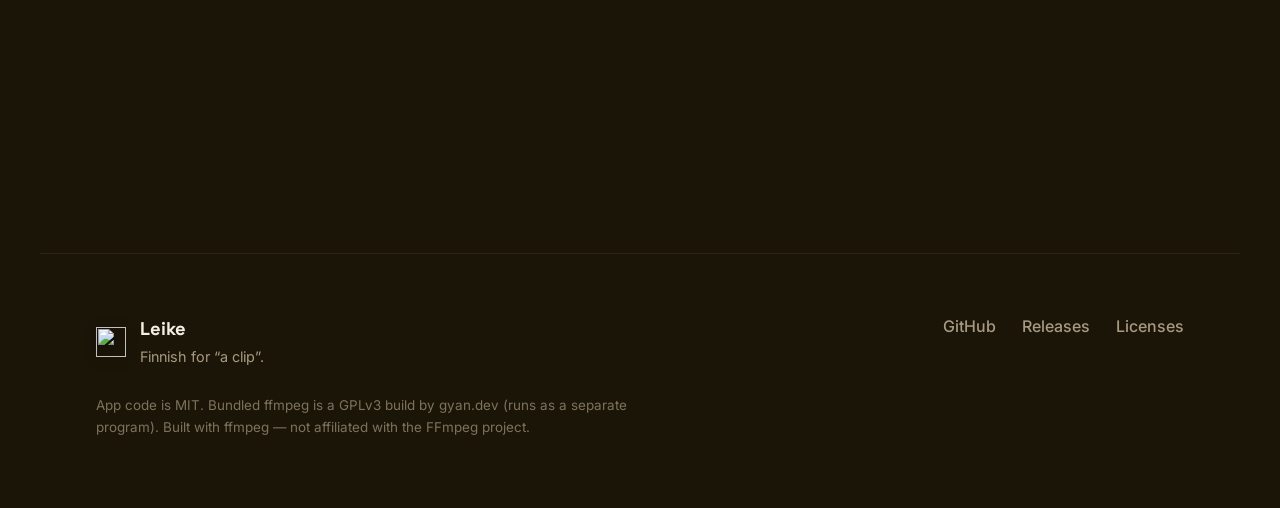
==== commit 284d6e5f: "feat(site): split-and-converge hero wordmark animation The cream "LEI" now slides in from the left a" ====
--- a/index.html
+++ b/index.html
@@ -80,12 +80,18 @@
         <p class="eyebrow" data-hero="eyebrow">Free · Open source · Windows 10/11</p>
 
         <h1 class="wordmark" data-hero="wordmark" aria-label="Leike">
-          <svg viewBox="0 0 926 294" xmlns="http://www.w3.org/2000/svg" role="img" aria-hidden="true">
-            <path class="wm-gold" d="M640.204,44.59L725.055,44.59L633.701,146.415L728.305,293.376L643.089,293.376L583.15,193.717L561.485,216.104L561.485,293.376L488.907,293.376L488.907,239.644L640.204,44.59ZM912.097,138.832L912.097,192.634L798.716,192.634L798.716,239.213L925.457,239.213L917.152,293.376L728.666,293.376L728.666,44.59L916.791,44.59L916.791,98.752L798.716,98.752L798.716,138.832L912.097,138.832Z"/>
-            <g transform="matrix(1.045795,0,0,1.045795,-128.496574,-367.372885)">
-              <path class="wm-cream" d="M561.143,589.178L511.991,589.178L511.991,351.286L582.081,351.286L582.081,562.184L561.143,589.178ZM611.084,524.794L611.084,351.286L680.483,351.286L680.483,435.323L611.084,524.794ZM122.87,589.178L122.87,351.286L192.96,351.286L192.96,537.387L304.828,537.387L297.232,589.178L122.87,589.178ZM487.131,441.402L487.131,492.847L378.716,492.847L378.716,537.387L499.906,537.387L491.965,589.178L311.733,589.178L311.733,351.286L491.62,351.286L491.62,403.076L378.716,403.076L378.716,441.402L487.131,441.402Z"/>
-            </g>
-          </svg>
+          <span class="wm-part wm-left">
+            <svg viewBox="0 0 926 294" xmlns="http://www.w3.org/2000/svg" aria-hidden="true">
+              <g transform="matrix(1.045795,0,0,1.045795,-128.496574,-367.372885)">
+                <path class="wm-cream" d="M561.143,589.178L511.991,589.178L511.991,351.286L582.081,351.286L582.081,562.184L561.143,589.178ZM611.084,524.794L611.084,351.286L680.483,351.286L680.483,435.323L611.084,524.794ZM122.87,589.178L122.87,351.286L192.96,351.286L192.96,537.387L304.828,537.387L297.232,589.178L122.87,589.178ZM487.131,441.402L487.131,492.847L378.716,492.847L378.716,537.387L499.906,537.387L491.965,589.178L311.733,589.178L311.733,351.286L491.62,351.286L491.62,403.076L378.716,403.076L378.716,441.402L487.131,441.402Z"/>
+              </g>
+            </svg>
+          </span>
+          <span class="wm-part wm-right">
+            <svg viewBox="0 0 926 294" xmlns="http://www.w3.org/2000/svg" aria-hidden="true">
+              <path class="wm-gold" d="M640.204,44.59L725.055,44.59L633.701,146.415L728.305,293.376L643.089,293.376L583.15,193.717L561.485,216.104L561.485,293.376L488.907,293.376L488.907,239.644L640.204,44.59ZM912.097,138.832L912.097,192.634L798.716,192.634L798.716,239.213L925.457,239.213L917.152,293.376L728.666,293.376L728.666,44.59L916.791,44.59L916.791,98.752L798.716,98.752L798.716,138.832L912.097,138.832Z"/>
+            </svg>
+          </span>
         </h1>
 
         <p class="lede" data-hero="lede" data-split>A small, quick Windows app for ffmpeg.</p>
--- a/styles.css
+++ b/styles.css
@@ -0,0 +1,316 @@
+/* ============================================================
+   Leike — landing page
+   Warm-dark + gold, drawn from the app theme.
+   ============================================================ */
+
+:root {
+  --gold:        #FFC551;
+  --gold-light:  #FFD580;
+  --gold-deep:   #D99A2E;
+  --bg:          #1B1508;
+  --bg-2:        #211A0B;
+  --panel:       #271F0E;
+  --panel-2:     #2F2511;
+  --border:      #3A2E12;
+  --border-soft: #2E2410;
+  --text:        #F5EFE3;
+  --muted:       #A89A82;
+  --muted-2:     #7E725C;
+
+  --maxw: 1200px;
+  --ease: cubic-bezier(0.22, 1, 0.36, 1);
+  --font-display: "Space Grotesk", "Segoe UI", system-ui, sans-serif;
+  --font-body: "Inter", "Segoe UI", system-ui, sans-serif;
+}
+
+* { box-sizing: border-box; margin: 0; padding: 0; }
+
+html { -webkit-text-size-adjust: 100%; }
+
+body {
+  font-family: var(--font-body);
+  background: var(--bg);
+  color: var(--text);
+  line-height: 1.6;
+  overflow-x: hidden;
+  -webkit-font-smoothing: antialiased;
+  text-rendering: optimizeLegibility;
+}
+
+/* Lenis */
+html.lenis, html.lenis body { height: auto; }
+.lenis.lenis-smooth { scroll-behavior: auto !important; }
+.lenis.lenis-stopped { overflow: hidden; }
+
+a { color: inherit; text-decoration: none; }
+img { max-width: 100%; display: block; }
+::selection { background: var(--gold); color: var(--bg); }
+
+/* ---------------------------------------------------------- background */
+.bg-glows { position: fixed; inset: 0; z-index: -2; pointer-events: none; overflow: hidden; }
+.glow {
+  position: absolute;
+  border-radius: 50%;
+  filter: blur(110px);
+  opacity: 0.5;
+  will-change: transform;
+}
+.glow-1 { width: 60vw; height: 60vw; top: -20vw; left: -10vw;
+  background: radial-gradient(circle, rgba(255,197,81,0.30), transparent 65%); }
+.glow-2 { width: 50vw; height: 50vw; top: 40vh; right: -15vw;
+  background: radial-gradient(circle, rgba(217,154,46,0.22), transparent 65%); }
+.glow-3 { width: 55vw; height: 55vw; bottom: -20vw; left: 20vw;
+  background: radial-gradient(circle, rgba(255,213,128,0.16), transparent 65%); }
+
+.grain {
+  position: fixed; inset: 0; z-index: -1; pointer-events: none; opacity: 0.06;
+  background-image: url("data:image/svg+xml,%3Csvg xmlns='http://www.w3.org/2000/svg' width='160' height='160'%3E%3Cfilter id='n'%3E%3CfeTurbulence type='fractalNoise' baseFrequency='0.85' numOctaves='3' stitchTiles='stitch'/%3E%3C/filter%3E%3Crect width='100%25' height='100%25' filter='url(%23n)'/%3E%3C/svg%3E");
+}
+
+/* ---------------------------------------------------------- scroll bar */
+.scroll-progress {
+  position: fixed; top: 0; left: 0; right: 0; height: 3px; z-index: 100;
+  background: transparent; pointer-events: none;
+}
+.scroll-progress span {
+  display: block; height: 100%; width: 100%;
+  transform: scaleX(0); transform-origin: 0 50%;
+  background: linear-gradient(90deg, var(--gold-deep), var(--gold), var(--gold-light));
+  box-shadow: 0 0 14px rgba(255,197,81,0.6);
+}
+
+/* ---------------------------------------------------------- nav */
+.nav {
+  position: fixed; top: 0; left: 0; right: 0; z-index: 90;
+  display: flex; align-items: center; justify-content: space-between;
+  padding: 18px clamp(20px, 5vw, 56px);
+  transition: background .4s var(--ease), backdrop-filter .4s var(--ease),
+              padding .4s var(--ease), border-color .4s var(--ease);
+  border-bottom: 1px solid transparent;
+}
+.nav.scrolled {
+  background: rgba(20, 16, 7, 0.72);
+  backdrop-filter: blur(14px) saturate(1.2);
+  -webkit-backdrop-filter: blur(14px) saturate(1.2);
+  border-bottom-color: var(--border-soft);
+  padding-top: 12px; padding-bottom: 12px;
+}
+.nav-brand { display: flex; align-items: center; gap: 11px; font-family: var(--font-display);
+  font-weight: 600; font-size: 1.15rem; letter-spacing: .01em; }
+.nav-icon { width: 30px; height: 30px; flex: none; filter: drop-shadow(0 2px 6px rgba(0,0,0,0.4)); }
+.nav-links { display: flex; align-items: center; gap: clamp(16px, 3vw, 34px); }
+.nav-links a { color: var(--muted); font-size: .95rem; font-weight: 500; transition: color .25s; }
+.nav-links a:hover { color: var(--text); }
+.nav-gh {
+  color: var(--gold) !important; border: 1px solid var(--border);
+  padding: 8px 16px; border-radius: 999px; transition: all .25s var(--ease) !important;
+}
+.nav-gh:hover { border-color: var(--gold); background: rgba(255,197,81,0.08);
+  box-shadow: 0 0 20px rgba(255,197,81,0.15); }
+
+@media (max-width: 640px) { .nav-links a:not(.nav-gh) { display: none; } }
+
+/* ---------------------------------------------------------- buttons */
+.btn {
+  position: relative; display: inline-flex; align-items: center; justify-content: center;
+  gap: 8px; font-family: var(--font-display); font-weight: 600; font-size: 1rem;
+  padding: 15px 28px; border-radius: 14px; cursor: pointer; overflow: hidden;
+  transition: transform .3s var(--ease), box-shadow .3s var(--ease),
+              background .3s var(--ease), border-color .3s var(--ease);
+  border: 1px solid transparent; white-space: nowrap;
+}
+.btn span { position: relative; z-index: 1; }
+.btn-primary {
+  background: linear-gradient(135deg, var(--gold-light), var(--gold) 55%, var(--gold-deep));
+  color: #2A1E06;
+  box-shadow: 0 8px 30px rgba(255,197,81,0.28), inset 0 1px 0 rgba(255,255,255,0.4);
+}
+.btn-primary:hover { box-shadow: 0 12px 44px rgba(255,197,81,0.45), inset 0 1px 0 rgba(255,255,255,0.5); }
+.btn-ghost { background: rgba(255,255,255,0.02); color: var(--text); border-color: var(--border); }
+.btn-ghost:hover { border-color: var(--gold); background: rgba(255,197,81,0.06);
+  box-shadow: 0 0 28px rgba(255,197,81,0.12); }
+
+/* ---------------------------------------------------------- layout */
+section { position: relative; }
+.section-title {
+  font-family: var(--font-display); font-weight: 700; letter-spacing: -0.02em;
+  font-size: clamp(2rem, 5vw, 3.4rem); line-height: 1.05;
+}
+.section-lede { color: var(--muted); font-size: clamp(1rem, 1.6vw, 1.18rem); max-width: 56ch; }
+.section-lede strong { color: var(--gold); font-weight: 600; }
+.kicker {
+  font-family: var(--font-display); text-transform: uppercase; letter-spacing: 0.28em;
+  font-size: 0.78rem; color: var(--gold); margin-bottom: 14px; font-weight: 600;
+}
+
+/* ============================================================ HERO */
+.hero {
+  min-height: 100svh; display: flex; flex-direction: column; align-items: center;
+  justify-content: center; text-align: center; padding: 120px clamp(20px, 5vw, 56px) 0;
+  position: relative;
+}
+.hero-inner { max-width: 880px; display: flex; flex-direction: column; align-items: center; }
+.eyebrow {
+  font-family: var(--font-display); font-size: 0.82rem; letter-spacing: 0.2em;
+  text-transform: uppercase; color: var(--muted); padding: 8px 18px;
+  border: 1px solid var(--border); border-radius: 999px; margin-bottom: 34px;
+  background: rgba(255,255,255,0.02);
+}
+.wordmark { position: relative; width: min(620px, 82vw); aspect-ratio: 926 / 294;
+  margin-bottom: 30px; }
+.wm-part { position: absolute; inset: 0; will-change: transform; }
+.wm-part svg { width: 100%; height: 100%; display: block; overflow: visible; }
+.wm-gold { fill: var(--gold); }
+.wm-cream { fill: var(--text); }
+
+.lede {
+  font-family: var(--font-display); font-weight: 500;
+  font-size: clamp(1.3rem, 3.2vw, 2rem); line-height: 1.25; margin-bottom: 18px;
+}
+.lede .word { display: inline-block; }
+.sub { color: var(--muted); font-size: clamp(1rem, 1.7vw, 1.18rem); max-width: 52ch; margin-bottom: 40px; }
+
+.hero-cta { display: flex; gap: 16px; flex-wrap: wrap; justify-content: center; }
+
+/* marquee */
+.marquee {
+  position: absolute; bottom: 96px; left: 0; right: 0; overflow: hidden;
+  -webkit-mask-image: linear-gradient(90deg, transparent, #000 12%, #000 88%, transparent);
+  mask-image: linear-gradient(90deg, transparent, #000 12%, #000 88%, transparent);
+}
+.marquee-track { display: flex; align-items: center; gap: 26px; width: max-content; will-change: transform; }
+.marquee span {
+  font-family: var(--font-display); font-weight: 700; font-size: clamp(1.6rem, 4vw, 2.8rem);
+  color: transparent; -webkit-text-stroke: 1px var(--muted-2); letter-spacing: -0.01em; opacity: .8;
+}
+.marquee i { color: var(--gold); font-style: normal; font-size: 1.4rem; }
+
+/* scroll cue */
+.scroll-cue {
+  position: absolute; bottom: 34px; left: 50%; transform: translateX(-50%);
+  width: 26px; height: 42px; border: 2px solid var(--border); border-radius: 14px;
+  display: flex; justify-content: center; padding-top: 8px;
+}
+.scroll-cue span { width: 4px; height: 8px; border-radius: 2px; background: var(--gold); }
+
+/* ============================================================ SHOWCASE */
+.showcase { padding: clamp(80px, 14vh, 180px) clamp(20px, 5vw, 56px) clamp(60px, 10vh, 120px);
+  max-width: var(--maxw); margin: 0 auto; }
+.showcase-head { max-width: 760px; margin: 0 auto clamp(40px, 7vw, 72px); text-align: center;
+  display: flex; flex-direction: column; align-items: center; gap: 18px; }
+
+.shot-stage { perspective: 1600px; display: flex; justify-content: center; }
+.shot-frame {
+  position: relative; width: min(940px, 100%); border-radius: 14px;
+  box-shadow: 0 40px 120px rgba(0,0,0,0.6); overflow: hidden; will-change: transform;
+  transform-style: preserve-3d;
+}
+.shot-frame img { width: 100%; display: block; }
+.shot-glow {
+  position: absolute; inset: 0; pointer-events: none; border-radius: 14px;
+  box-shadow: inset 0 0 0 1px rgba(255,197,81,0.10);
+  background: radial-gradient(120% 60% at 50% -10%, rgba(255,197,81,0.10), transparent 60%);
+}
+
+/* ============================================================ FEATURES */
+.features { padding: clamp(70px, 12vh, 150px) clamp(20px, 5vw, 56px);
+  max-width: var(--maxw); margin: 0 auto; }
+.features-head { margin-bottom: clamp(40px, 6vw, 64px); }
+.feature-grid {
+  display: grid; gap: 18px;
+  grid-template-columns: repeat(auto-fill, minmax(280px, 1fr));
+}
+.feature-card {
+  position: relative; padding: 28px 26px 30px; border-radius: 18px;
+  background: linear-gradient(180deg, var(--panel), var(--bg-2));
+  border: 1px solid var(--border-soft); overflow: hidden;
+  transition: transform .4s var(--ease), border-color .4s var(--ease), box-shadow .4s var(--ease);
+  will-change: transform;
+}
+.feature-card::before {
+  content: ""; position: absolute; left: 0; bottom: 0; height: 2px; width: 100%;
+  background: linear-gradient(90deg, var(--gold), transparent);
+  transform: scaleX(0); transform-origin: 0 50%; transition: transform .5s var(--ease);
+}
+.feature-card:hover { transform: translateY(-6px); border-color: var(--border);
+  box-shadow: 0 24px 60px rgba(0,0,0,0.45); }
+.feature-card:hover::before { transform: scaleX(1); }
+.feature-card .fi {
+  display: inline-flex; align-items: center; justify-content: center;
+  width: 50px; height: 50px; border-radius: 13px; margin-bottom: 18px;
+  background: radial-gradient(circle at 30% 25%, rgba(255,197,81,0.18), rgba(255,197,81,0.04));
+  border: 1px solid var(--border); color: var(--gold);
+}
+.feature-card .fi svg { width: 24px; height: 24px; }
+.feature-card h3 { font-family: var(--font-display); font-weight: 600; font-size: 1.18rem;
+  margin-bottom: 8px; letter-spacing: -0.01em; }
+.feature-card p { color: var(--muted); font-size: 0.96rem; }
+
+/* ============================================================ DOWNLOAD */
+.download { padding: clamp(70px, 12vh, 150px) clamp(20px, 5vw, 56px) clamp(60px, 10vh, 110px);
+  max-width: var(--maxw); margin: 0 auto; text-align: center; }
+.download-head { display: flex; flex-direction: column; align-items: center; gap: 16px;
+  margin-bottom: clamp(40px, 6vw, 60px); }
+.dl-grid { display: grid; gap: 20px; grid-template-columns: repeat(auto-fit, minmax(260px, 1fr));
+  text-align: left; align-items: stretch; }
+.dl-card {
+  position: relative; display: flex; flex-direction: column; gap: 10px;
+  padding: 32px 28px; border-radius: 20px; border: 1px solid var(--border-soft);
+  background: linear-gradient(180deg, var(--panel), var(--bg-2));
+  transition: transform .4s var(--ease), border-color .4s var(--ease), box-shadow .4s var(--ease);
+}
+.dl-card:hover { transform: translateY(-5px); border-color: var(--border); }
+.dl-card.featured {
+  border-color: rgba(255,197,81,0.5);
+  box-shadow: 0 0 0 1px rgba(255,197,81,0.25), 0 30px 80px rgba(0,0,0,0.5),
+              0 0 60px rgba(255,197,81,0.12);
+}
+.dl-card.featured:hover { box-shadow: 0 0 0 1px rgba(255,197,81,0.5), 0 36px 90px rgba(0,0,0,0.55),
+              0 0 80px rgba(255,197,81,0.2); }
+.dl-badge {
+  position: absolute; top: 18px; right: 18px; font-family: var(--font-display);
+  font-size: 0.7rem; text-transform: uppercase; letter-spacing: 0.14em; font-weight: 600;
+  color: var(--bg); background: var(--gold); padding: 5px 11px; border-radius: 999px;
+}
+.dl-card h3 { font-family: var(--font-display); font-weight: 600; font-size: 1.4rem; }
+.dl-file { font-family: var(--font-display); color: var(--gold); font-size: 0.92rem; }
+.dl-desc { color: var(--muted); font-size: 0.96rem; flex: 1; }
+.dl-card .btn { margin-top: 12px; width: 100%; }
+.dl-foot { margin-top: 34px; color: var(--muted); font-size: 0.96rem; }
+.dl-foot a { color: var(--gold); border-bottom: 1px solid transparent; transition: border-color .25s; }
+.dl-foot a:hover { border-bottom-color: var(--gold); }
+
+/* ============================================================ FOOTER */
+.footer {
+  max-width: var(--maxw); margin: 0 auto; padding: 60px clamp(20px, 5vw, 56px) 70px;
+  border-top: 1px solid var(--border-soft);
+  display: grid; gap: 26px; grid-template-columns: 1fr auto; align-items: start;
+}
+.footer-brand { display: flex; align-items: center; gap: 14px; }
+.footer-brand strong { font-family: var(--font-display); font-size: 1.15rem; display: block; }
+.footer-brand span { color: var(--muted); font-size: 0.9rem; }
+.footer-links { display: flex; gap: 26px; align-items: center; }
+.footer-links a { color: var(--muted); font-weight: 500; transition: color .25s; }
+.footer-links a:hover { color: var(--gold); }
+.footer-legal { grid-column: 1 / -1; color: var(--muted-2); font-size: 0.84rem; max-width: 70ch; }
+
+@media (max-width: 680px) {
+  .footer { grid-template-columns: 1fr; }
+}
+
+/* ============================================================ reveal states */
+[data-reveal], [data-feature], [data-hero] { will-change: transform, opacity; }
+
+/* Hide pre-animation only when GSAP is driving (prevents a flash of the
+   final layout). If JS never runs, items stay visible. */
+.gsap-ready [data-hero],
+.gsap-ready [data-reveal],
+.gsap-ready [data-feature] { opacity: 0; }
+
+/* No-JS / reduced-motion safety: ensure everything is visible */
+.no-anim [data-reveal], .no-anim [data-feature], .no-anim [data-hero],
+.no-anim .scroll-progress span, .no-anim .feature-card::before { opacity: 1 !important; transform: none !important; }
+
+@media (prefers-reduced-motion: reduce) {
+  * { scroll-behavior: auto !important; }
+}
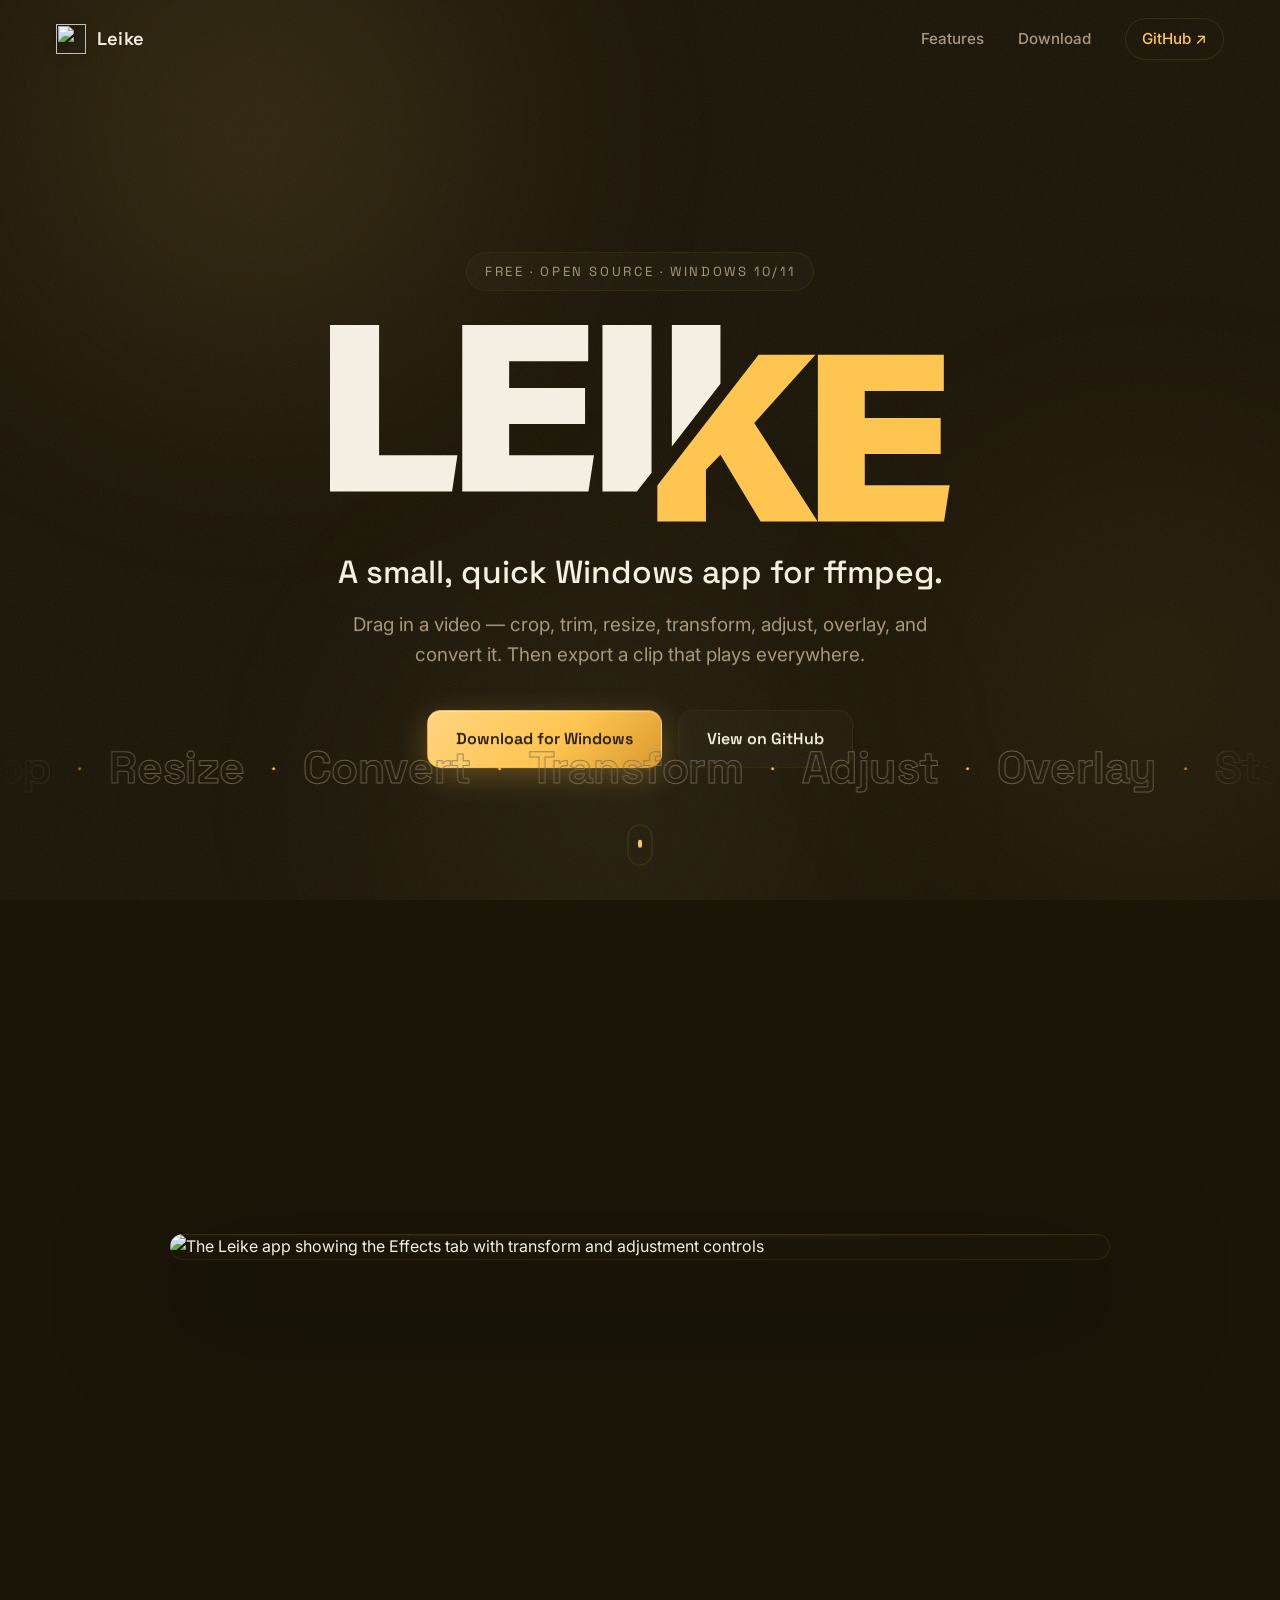
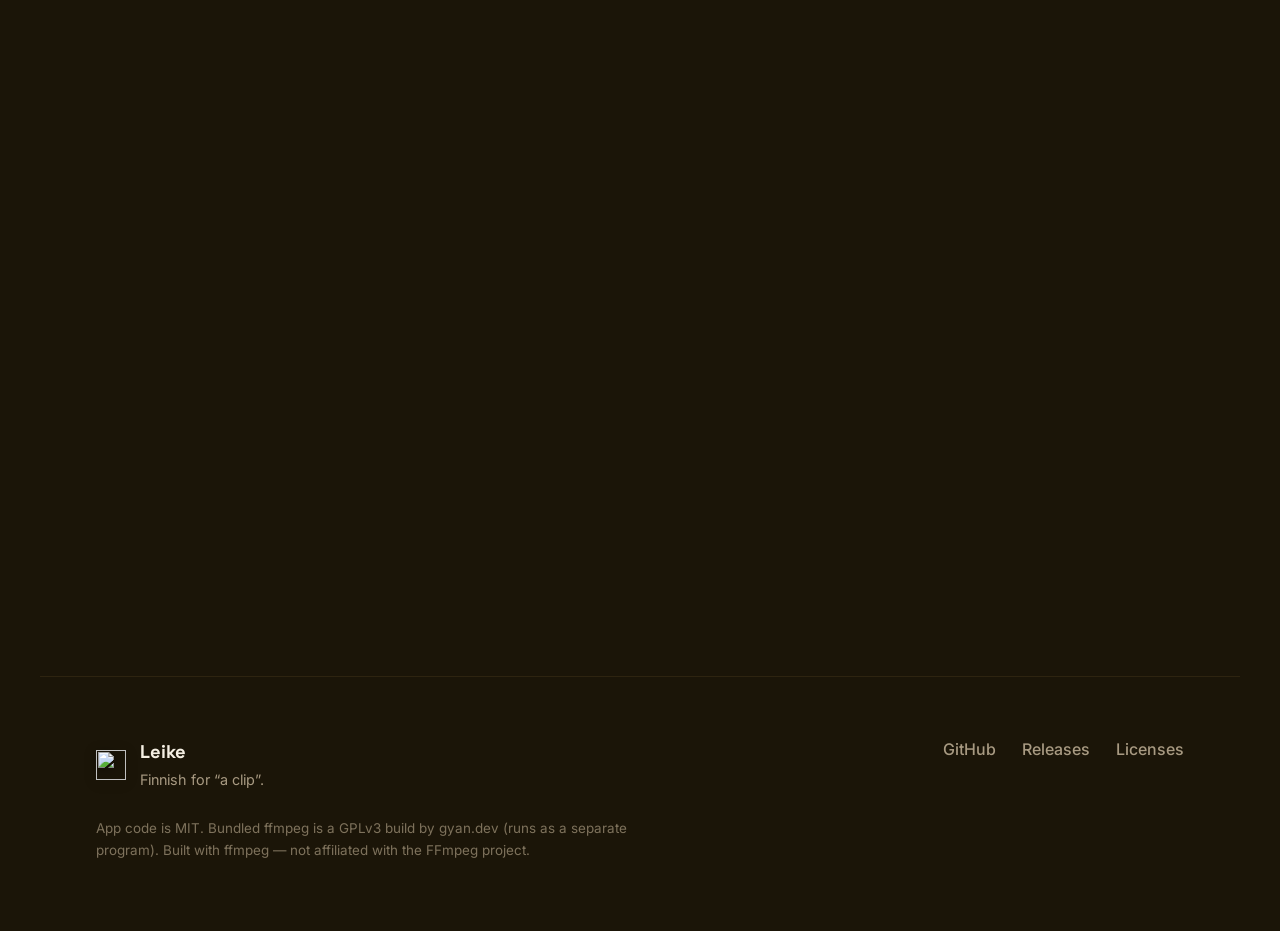
==== commit 4cf6f3f9: "feat: v2.1 — landing-page macOS/Linux cards + installer 2.1 - Add a macOS and Linux download group t" ====
--- a/index.html
+++ b/index.html
@@ -210,37 +210,63 @@
       <div class="download-head">
         <p class="kicker" data-reveal>Get Leike</p>
         <h2 class="section-title" data-reveal>Download &amp; go.</h2>
-        <p class="section-lede" data-reveal>Windows 10/11 (64-bit). Always pulls the latest release.</p>
-      </div>
-
-      <div class="dl-grid">
-        <article class="dl-card featured" data-reveal>
-          <div class="dl-badge">Recommended</div>
-          <h3>Installer</h3>
-          <p class="dl-file">Leike-Setup.exe</p>
-          <p class="dl-desc">Installs the app and ffmpeg together, with a Start-Menu shortcut and uninstaller. No admin prompt.</p>
-          <a class="btn btn-primary magnetic" href="https://github.com/Ville-Mattila/Leike/releases/latest/download/Leike-Setup.exe">
-            <span>Download installer</span>
-          </a>
-        </article>
-
-        <article class="dl-card" data-reveal>
-          <h3>Portable</h3>
-          <p class="dl-file">Leike-portable-win64.zip</p>
-          <p class="dl-desc">No install. Unzip and run — ffmpeg is bundled inside. Great for a USB stick.</p>
-          <a class="btn btn-ghost magnetic" href="https://github.com/Ville-Mattila/Leike/releases/latest/download/Leike-portable-win64.zip">
-            <span>Download zip</span>
-          </a>
-        </article>
-
-        <article class="dl-card" data-reveal>
-          <h3>Standalone</h3>
-          <p class="dl-file">Leike.exe</p>
-          <p class="dl-desc">Just the app. Use it if you already have ffmpeg on your PATH.</p>
-          <a class="btn btn-ghost magnetic" href="https://github.com/Ville-Mattila/Leike/releases/latest/download/Leike.exe">
-            <span>Download exe</span>
-          </a>
-        </article>
+        <p class="section-lede" data-reveal>Windows, macOS, and Linux. Links always point to the latest release.</p>
+      </div>
+
+      <div class="dl-group">
+        <p class="dl-platform" data-reveal>Windows 10 / 11 · 64-bit</p>
+        <div class="dl-grid">
+          <article class="dl-card featured" data-reveal>
+            <div class="dl-badge">Recommended</div>
+            <h3>Installer</h3>
+            <p class="dl-file">Leike-Setup.exe</p>
+            <p class="dl-desc">Installs the app and ffmpeg together, with a Start-Menu shortcut and uninstaller. No admin prompt.</p>
+            <a class="btn btn-primary magnetic" href="https://github.com/Ville-Mattila/Leike/releases/latest/download/Leike-Setup.exe">
+              <span>Download installer</span>
+            </a>
+          </article>
+
+          <article class="dl-card" data-reveal>
+            <h3>Portable</h3>
+            <p class="dl-file">Leike-portable-win64.zip</p>
+            <p class="dl-desc">No install. Unzip and run — ffmpeg is bundled inside. Great for a USB stick.</p>
+            <a class="btn btn-ghost magnetic" href="https://github.com/Ville-Mattila/Leike/releases/latest/download/Leike-portable-win64.zip">
+              <span>Download zip</span>
+            </a>
+          </article>
+
+          <article class="dl-card" data-reveal>
+            <h3>Standalone</h3>
+            <p class="dl-file">Leike.exe</p>
+            <p class="dl-desc">Just the app. Use it if you already have ffmpeg on your PATH.</p>
+            <a class="btn btn-ghost magnetic" href="https://github.com/Ville-Mattila/Leike/releases/latest/download/Leike.exe">
+              <span>Download exe</span>
+            </a>
+          </article>
+        </div>
+      </div>
+
+      <div class="dl-group">
+        <p class="dl-platform" data-reveal>macOS &amp; Linux</p>
+        <div class="dl-grid dl-grid-2">
+          <article class="dl-card" data-reveal>
+            <h3>macOS</h3>
+            <p class="dl-file">Leike-macOS-arm64.zip</p>
+            <p class="dl-desc">Apple Silicon. Unzip and run the <code>.app</code>. Needs ffmpeg (<code>brew install ffmpeg</code>). Unsigned — first launch, right-click → Open.</p>
+            <a class="btn btn-ghost magnetic" href="https://github.com/Ville-Mattila/Leike/releases/latest/download/Leike-macOS-arm64.zip">
+              <span>Download for Mac</span>
+            </a>
+          </article>
+
+          <article class="dl-card" data-reveal>
+            <h3>Linux</h3>
+            <p class="dl-file">Leike-linux-x86_64.tar.gz</p>
+            <p class="dl-desc">x86_64 binary. Extract and run <code>./Leike</code>. Needs ffmpeg (<code>sudo apt install ffmpeg</code>).</p>
+            <a class="btn btn-ghost magnetic" href="https://github.com/Ville-Mattila/Leike/releases/latest/download/Leike-linux-x86_64.tar.gz">
+              <span>Download for Linux</span>
+            </a>
+          </article>
+        </div>
       </div>
 
       <p class="dl-foot" data-reveal>
--- a/styles.css
+++ b/styles.css
@@ -193,6 +193,18 @@
 }
 .scroll-cue span { width: 4px; height: 8px; border-radius: 2px; background: var(--gold); }
 
+/* Mobile hero: let it grow with its content instead of pinning the marquee
+   and scroll-cue at fixed offsets (which overlapped the buttons). */
+@media (max-width: 768px) {
+  .hero { min-height: auto; padding-top: 116px; padding-bottom: 56px; }
+  .hero-cta { flex-direction: column; width: 100%; max-width: 360px; }
+  .hero-cta .btn { width: 100%; }
+  .marquee {
+    position: static; align-self: stretch; bottom: auto; margin-top: 48px;
+  }
+  .scroll-cue { display: none; }
+}
+
 /* ============================================================ SHOWCASE */
 .showcase { padding: clamp(80px, 14vh, 180px) clamp(20px, 5vw, 56px) clamp(60px, 10vh, 120px);
   max-width: var(--maxw); margin: 0 auto; }
@@ -253,6 +265,16 @@
   margin-bottom: clamp(40px, 6vw, 60px); }
 .dl-grid { display: grid; gap: 20px; grid-template-columns: repeat(auto-fit, minmax(260px, 1fr));
   text-align: left; align-items: stretch; }
+.dl-group { margin-bottom: 26px; }
+.dl-platform { text-align: left; font-family: var(--font-display); font-weight: 600;
+  font-size: 0.9rem; color: var(--muted); text-transform: uppercase;
+  letter-spacing: 0.12em; margin-bottom: 14px; padding-left: 2px; }
+/* keep the 2-up macOS/Linux cards the same width as the Windows trio */
+.dl-grid-2 { grid-template-columns: repeat(auto-fit, minmax(260px, 360px));
+  justify-content: start; }
+.dl-desc code { font-family: ui-monospace, "SF Mono", Menlo, Consolas, monospace;
+  font-size: 0.82em; background: rgba(255,197,81,0.10); color: var(--gold-light);
+  padding: 1px 5px; border-radius: 5px; }
 .dl-card {
   position: relative; display: flex; flex-direction: column; gap: 10px;
   padding: 32px 28px; border-radius: 20px; border: 1px solid var(--border-soft);
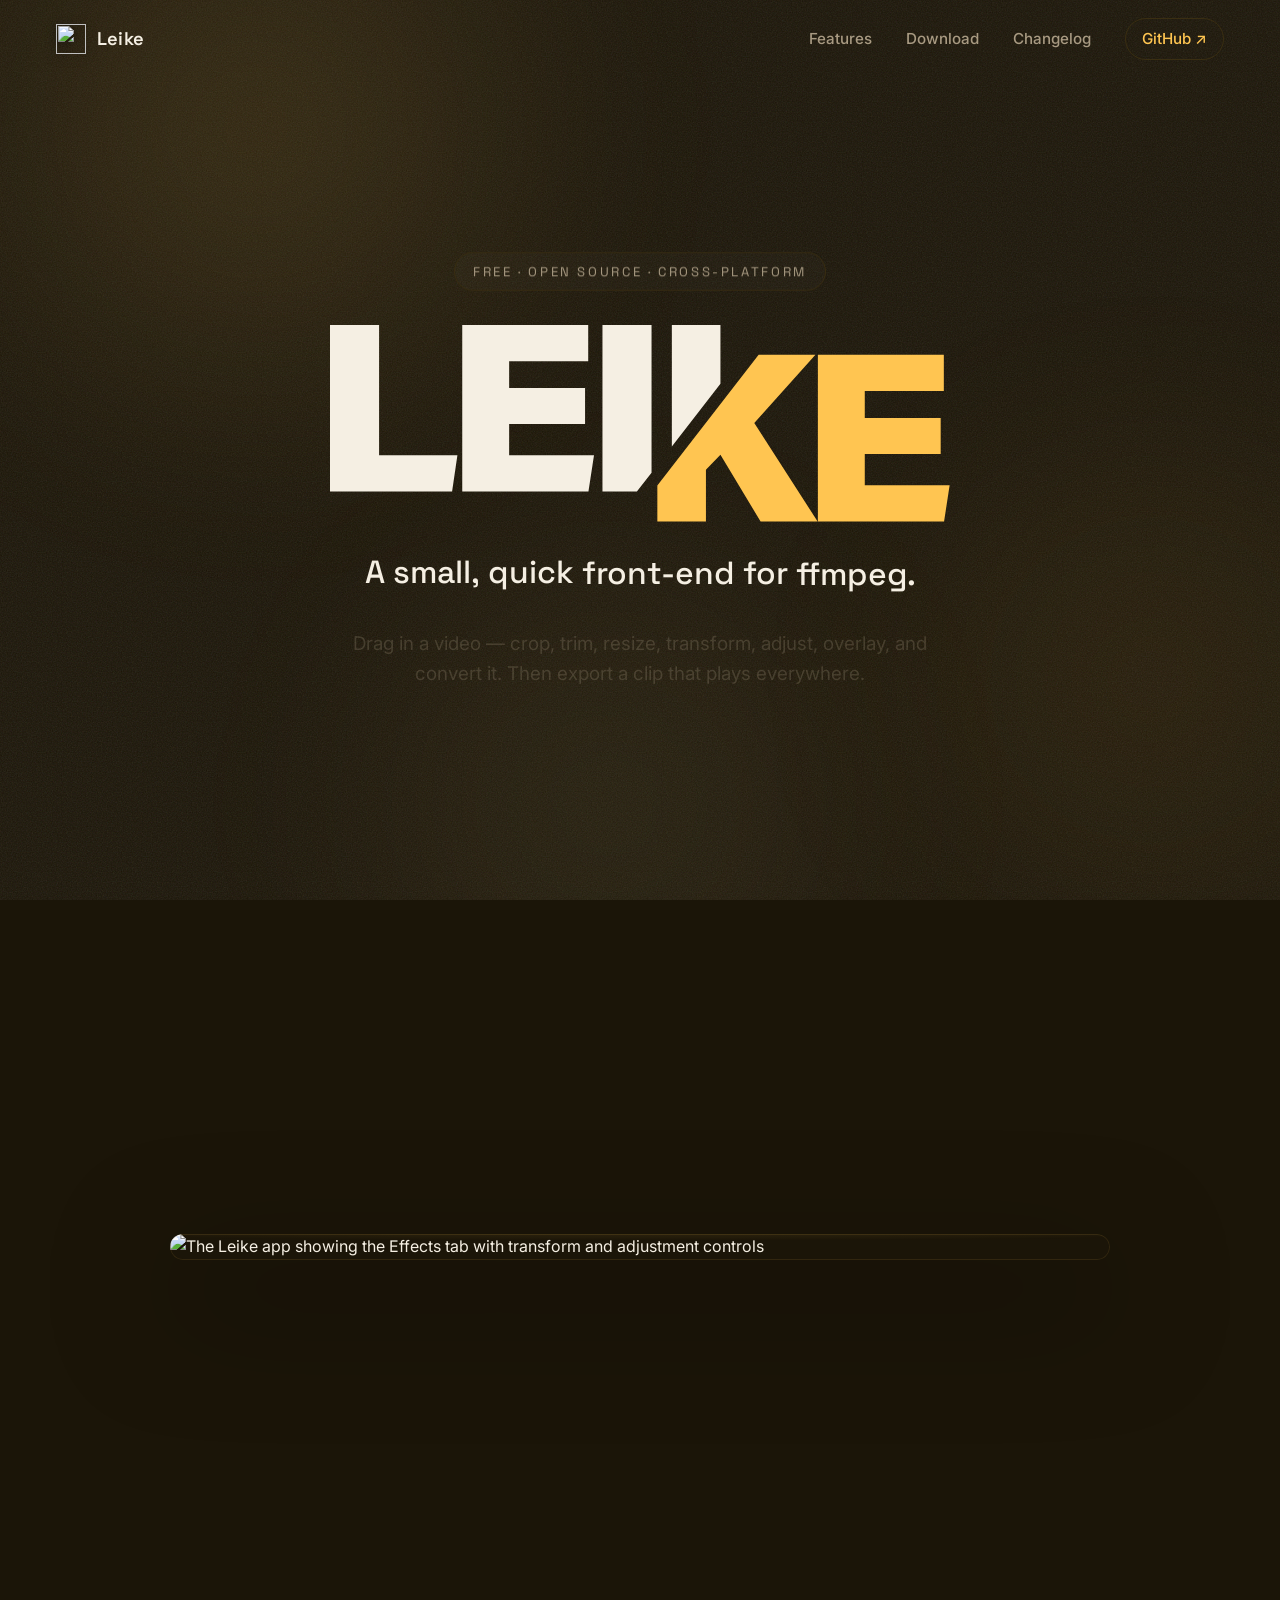
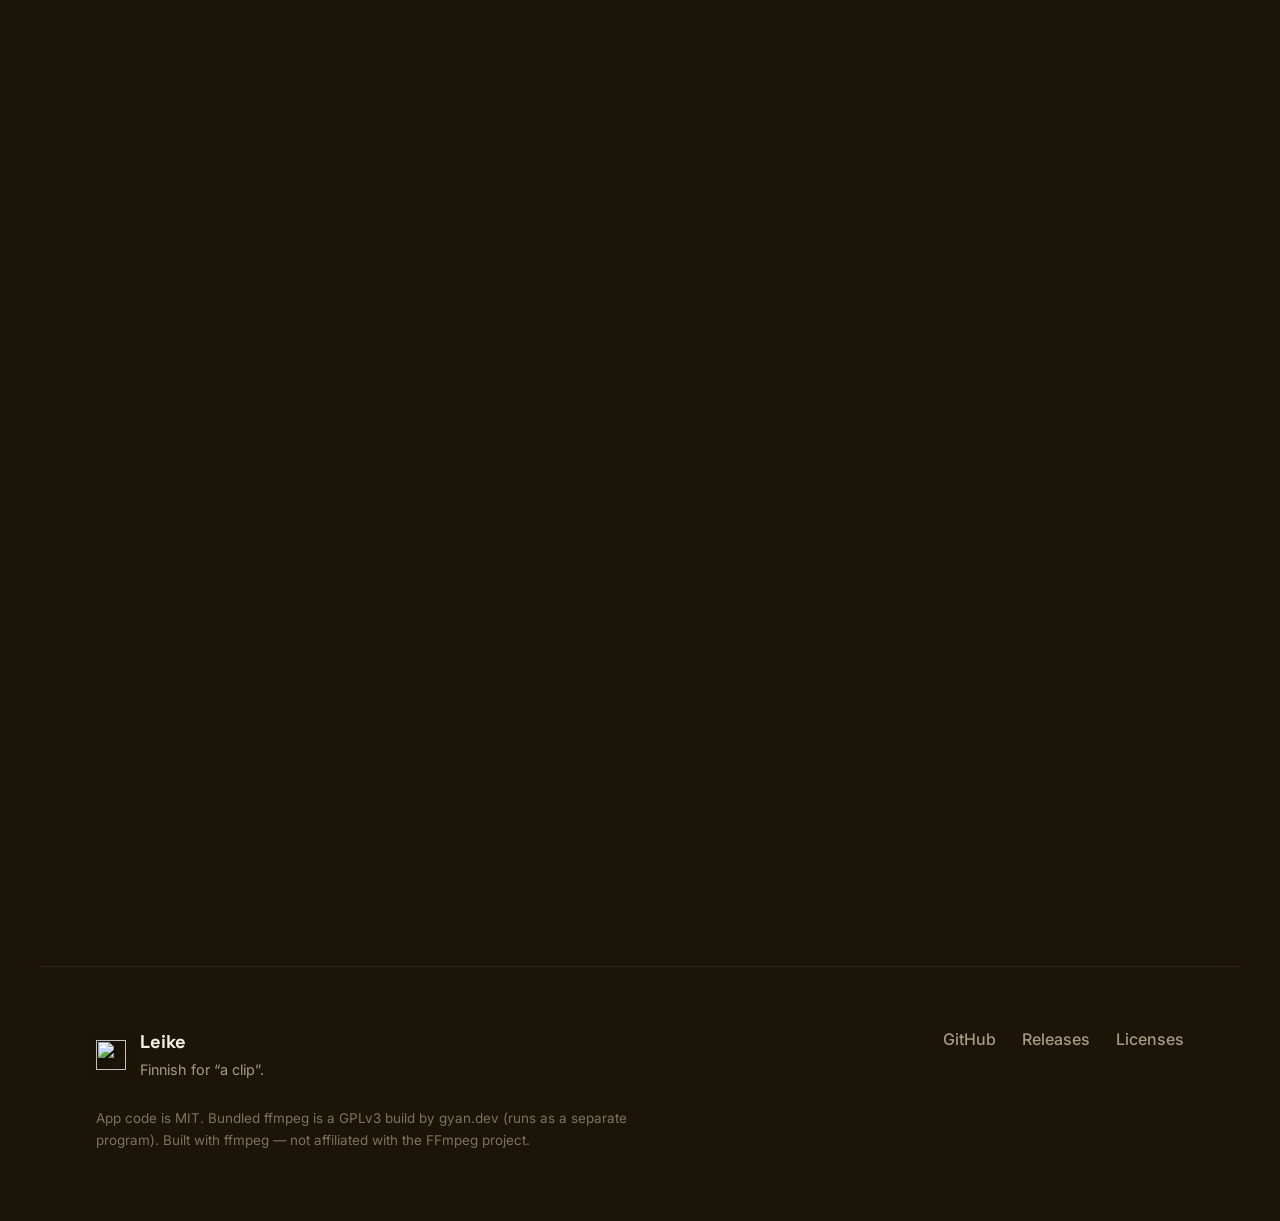
==== commit c2c16b8a: "feat(site): playback/metadata cards, live version line, changelog modal - Add "Built-in playback" an" ====
--- a/index.html
+++ b/index.html
@@ -3,22 +3,22 @@
 <head>
   <meta charset="UTF-8" />
   <meta name="viewport" content="width=device-width, initial-scale=1.0" />
-  <title>Leike — a small, quick video clip tool for Windows</title>
-  <meta name="description" content="Leike is a small, fast Windows app for ffmpeg. Drag in a video — crop, trim, resize, transform, adjust, overlay, and convert it, then export. Free and open source." />
+  <title>Leike — a small, quick front-end for ffmpeg</title>
+  <meta name="description" content="Leike is a small, fast front-end for ffmpeg. Drag in a video — crop, trim, resize, transform, adjust, overlay, and convert it, then export. Free, open source, for Windows, macOS, and Linux." />
 
   <!-- Open Graph -->
   <meta property="og:type" content="website" />
   <meta property="og:url" content="https://ville-mattila.github.io/Leike/" />
-  <meta property="og:title" content="Leike — quick video trim, crop & convert for Windows" />
+  <meta property="og:title" content="Leike — quick video trim, crop & convert" />
   <meta property="og:description" content="Drag in a video — crop, trim, resize, transform, and convert. Then export. Free, open source, ffmpeg-powered." />
   <meta property="og:image" content="https://ville-mattila.github.io/Leike/assets/og-image.png" />
   <meta property="og:image:width" content="1200" />
   <meta property="og:image:height" content="630" />
-  <meta property="og:image:alt" content="Leike — a small, quick Windows app for ffmpeg" />
+  <meta property="og:image:alt" content="Leike — a small, quick front-end for ffmpeg" />
 
   <!-- Twitter -->
   <meta name="twitter:card" content="summary_large_image" />
-  <meta name="twitter:title" content="Leike — quick video trim, crop & convert for Windows" />
+  <meta name="twitter:title" content="Leike — quick video trim, crop & convert" />
   <meta name="twitter:description" content="Drag in a video — crop, trim, resize, transform, and convert. Then export. Free, open source, ffmpeg-powered." />
   <meta name="twitter:image" content="https://ville-mattila.github.io/Leike/assets/og-image.png" />
 
@@ -69,6 +69,7 @@
     <nav class="nav-links">
       <a href="#features">Features</a>
       <a href="#download">Download</a>
+      <a href="#" id="navChangelog">Changelog</a>
       <a class="nav-gh" href="https://github.com/Ville-Mattila/Leike" target="_blank" rel="noopener">GitHub ↗</a>
     </nav>
   </header>
@@ -77,7 +78,7 @@
     <!-- ============================ HERO ============================ -->
     <section class="hero" id="hero">
       <div class="hero-inner">
-        <p class="eyebrow" data-hero="eyebrow">Free · Open source · Windows 10/11</p>
+        <p class="eyebrow" data-hero="eyebrow">Free · Open source · Cross-platform</p>
 
         <h1 class="wordmark" data-hero="wordmark" aria-label="Leike">
           <span class="wm-part wm-left">
@@ -94,12 +95,12 @@
           </span>
         </h1>
 
-        <p class="lede" data-hero="lede" data-split>A small, quick Windows app for ffmpeg.</p>
+        <p class="lede" data-hero="lede" data-split>A small, quick front-end for ffmpeg.</p>
         <p class="sub" data-hero="sub">Drag in a video — crop, trim, resize, transform, adjust, overlay, and convert it. Then export a clip that plays everywhere.</p>
 
         <div class="hero-cta" data-hero="cta">
           <a class="btn btn-primary magnetic" href="#download">
-            <span>Download for Windows</span>
+            <span>Download</span>
           </a>
           <a class="btn btn-ghost magnetic" href="https://github.com/Ville-Mattila/Leike" target="_blank" rel="noopener">
             <span>View on GitHub</span>
@@ -110,8 +111,9 @@
       <!-- verb marquee -->
       <div class="marquee" data-hero="marquee" aria-hidden="true">
         <div class="marquee-track">
-          <span>Trim</span><i>·</i><span>Crop</span><i>·</i><span>Resize</span><i>·</i><span>Convert</span><i>·</i><span>Transform</span><i>·</i><span>Adjust</span><i>·</i><span>Overlay</span><i>·</i><span>Stabilize</span><i>·</i>
-          <span>Trim</span><i>·</i><span>Crop</span><i>·</i><span>Resize</span><i>·</i><span>Convert</span><i>·</i><span>Transform</span><i>·</i><span>Adjust</span><i>·</i><span>Overlay</span><i>·</i><span>Stabilize</span><i>·</i>
+          <div class="marquee-set">
+            <span>Trim</span><i>·</i><span>Crop</span><i>·</i><span>Resize</span><i>·</i><span>Convert</span><i>·</i><span>Transform</span><i>·</i><span>Adjust</span><i>·</i><span>Overlay</span><i>·</i><span>Stabilize</span><i>·</i>
+          </div>
         </div>
       </div>
 
@@ -151,6 +153,16 @@
           <span class="fi" data-icon="trim"></span>
           <h3>Trim &amp; filmstrip</h3>
           <p>Scrub a live preview with a thumbnail strip. Lossless fast-trim when the cut allows.</p>
+        </article>
+        <article class="feature-card" data-feature>
+          <span class="fi" data-icon="play"></span>
+          <h3>Built-in playback</h3>
+          <p>Play with audio and a live effect preview — crop, rotation, and colour update as it runs.</p>
+        </article>
+        <article class="feature-card" data-feature>
+          <span class="fi" data-icon="info"></span>
+          <h3>Reads the source</h3>
+          <p>Fixes sideways phone videos, shows fps / codec / bitrate, and detects silent clips.</p>
         </article>
         <article class="feature-card" data-feature>
           <span class="fi" data-icon="format"></span>
@@ -211,6 +223,10 @@
         <p class="kicker" data-reveal>Get Leike</p>
         <h2 class="section-title" data-reveal>Download &amp; go.</h2>
         <p class="section-lede" data-reveal>Windows, macOS, and Linux. Links always point to the latest release.</p>
+        <p class="dl-version" data-reveal>
+          <span id="dlVersion" class="dl-version-tag">Latest release</span>
+          <a href="#" id="dlChangelog" class="dl-version-link">What's new ↗</a>
+        </p>
       </div>
 
       <div class="dl-group">
@@ -296,6 +312,18 @@
     </p>
   </footer>
 
+  <!-- ========================= CHANGELOG MODAL ========================= -->
+  <div class="modal" id="changelog" aria-hidden="true">
+    <div class="modal-backdrop" data-close></div>
+    <div class="modal-panel" role="dialog" aria-modal="true" aria-label="Changelog">
+      <button class="modal-close" data-close aria-label="Close">×</button>
+      <h2 class="modal-title">Changelog</h2>
+      <div class="modal-body" id="changelogBody">
+        <p class="modal-loading">Loading releases…</p>
+      </div>
+    </div>
+  </div>
+
   <!-- Scripts -->
   <script src="https://cdn.jsdelivr.net/npm/lenis@1.1.20/dist/lenis.min.js"></script>
   <script src="https://cdnjs.cloudflare.com/ajax/libs/gsap/3.13.0/gsap.min.js"></script>
--- a/styles.css
+++ b/styles.css
@@ -63,8 +63,8 @@
   background: radial-gradient(circle, rgba(255,213,128,0.16), transparent 65%); }
 
 .grain {
-  position: fixed; inset: 0; z-index: -1; pointer-events: none; opacity: 0.06;
-  background-image: url("data:image/svg+xml,%3Csvg xmlns='http://www.w3.org/2000/svg' width='160' height='160'%3E%3Cfilter id='n'%3E%3CfeTurbulence type='fractalNoise' baseFrequency='0.85' numOctaves='3' stitchTiles='stitch'/%3E%3C/filter%3E%3Crect width='100%25' height='100%25' filter='url(%23n)'/%3E%3C/svg%3E");
+  position: fixed; inset: 0; z-index: -1; pointer-events: none; opacity: 0.12;
+  background-image: url("data:image/svg+xml,%3Csvg xmlns='http://www.w3.org/2000/svg' width='200' height='200'%3E%3Cfilter id='n'%3E%3CfeTurbulence type='fractalNoise' baseFrequency='0.8' numOctaves='3' stitchTiles='stitch'/%3E%3C/filter%3E%3Crect width='100%25' height='100%25' filter='url(%23n)'/%3E%3C/svg%3E");
 }
 
 /* ---------------------------------------------------------- scroll bar */
@@ -178,7 +178,9 @@
   -webkit-mask-image: linear-gradient(90deg, transparent, #000 12%, #000 88%, transparent);
   mask-image: linear-gradient(90deg, transparent, #000 12%, #000 88%, transparent);
 }
-.marquee-track { display: flex; align-items: center; gap: 26px; width: max-content; will-change: transform; }
+.marquee-track { display: flex; align-items: center; width: max-content; will-change: transform; }
+/* each set is a self-contained tile; JS clones it to fill any width seamlessly */
+.marquee-set { display: flex; align-items: center; gap: 26px; padding-right: 26px; flex: none; }
 .marquee span {
   font-family: var(--font-display); font-weight: 700; font-size: clamp(1.6rem, 4vw, 2.8rem);
   color: transparent; -webkit-text-stroke: 1px var(--muted-2); letter-spacing: -0.01em; opacity: .8;
@@ -302,6 +304,59 @@
 .dl-foot a { color: var(--gold); border-bottom: 1px solid transparent; transition: border-color .25s; }
 .dl-foot a:hover { border-bottom-color: var(--gold); }
 
+/* version + timestamp line */
+.dl-version { margin-top: 16px; display: flex; gap: 16px; justify-content: center;
+  align-items: center; flex-wrap: wrap; }
+.dl-version-tag { font-family: var(--font-display); font-weight: 600; color: var(--text);
+  font-size: 0.95rem; }
+.dl-version-link { color: var(--gold); font-weight: 600; font-size: 0.92rem; cursor: pointer;
+  border-bottom: 1px solid transparent; transition: border-color .25s; }
+.dl-version-link:hover { border-bottom-color: var(--gold); }
+
+/* ============================================================ changelog modal */
+.modal { position: fixed; inset: 0; z-index: 200; display: none; }
+.modal.open { display: block; }
+.modal-backdrop { position: absolute; inset: 0; opacity: 0;
+  background: rgba(10, 7, 2, 0.72);
+  backdrop-filter: blur(6px); -webkit-backdrop-filter: blur(6px); }
+.modal-panel {
+  position: absolute; top: 50%; left: 50%; transform: translate(-50%, -50%);
+  width: min(680px, 92vw); max-height: 82vh; overflow-y: auto; opacity: 0;
+  background: linear-gradient(180deg, var(--panel), var(--bg-2));
+  border: 1px solid var(--border); border-radius: 20px;
+  padding: 34px clamp(22px, 4vw, 40px);
+  box-shadow: 0 40px 120px rgba(0, 0, 0, 0.6);
+}
+.modal-close {
+  position: absolute; top: 16px; right: 18px; width: 36px; height: 36px;
+  border: 1px solid var(--border); background: rgba(255, 255, 255, 0.03);
+  color: var(--muted); border-radius: 10px; font-size: 1.5rem; line-height: 0.9;
+  cursor: pointer; transition: color .2s, border-color .2s;
+}
+.modal-close:hover { color: var(--text); border-color: var(--gold); }
+.modal-title { font-family: var(--font-display); font-weight: 700;
+  font-size: 1.9rem; margin-bottom: 18px; letter-spacing: -0.01em; }
+.modal-body { color: var(--muted); font-size: 0.96rem; line-height: 1.65; }
+.modal-loading { color: var(--muted-2); }
+.cl-release { padding: 20px 0; border-top: 1px solid var(--border-soft); }
+.cl-release:first-child { border-top: none; padding-top: 4px; }
+.cl-head { display: flex; align-items: baseline; gap: 12px; margin-bottom: 8px;
+  flex-wrap: wrap; }
+.cl-tag { font-family: var(--font-display); font-weight: 700; font-size: 1.3rem;
+  color: var(--gold); }
+.cl-date { color: var(--muted-2); font-size: 0.85rem; }
+.modal-body h3, .modal-body h4 { font-family: var(--font-display);
+  color: var(--text); margin: 14px 0 6px; font-size: 1.02rem; }
+.modal-body ul { margin: 6px 0 6px 20px; }
+.modal-body li { margin: 3px 0; }
+.modal-body p { margin: 6px 0; }
+.modal-body strong { color: var(--text); }
+.modal-body a { color: var(--gold); border-bottom: 1px solid transparent; }
+.modal-body a:hover { border-bottom-color: var(--gold); }
+.modal-body code { font-family: ui-monospace, Consolas, monospace; font-size: 0.85em;
+  background: rgba(255, 197, 81, 0.10); color: var(--gold-light);
+  padding: 1px 5px; border-radius: 5px; }
+
 /* ============================================================ FOOTER */
 .footer {
   max-width: var(--maxw); margin: 0 auto; padding: 60px clamp(20px, 5vw, 56px) 70px;
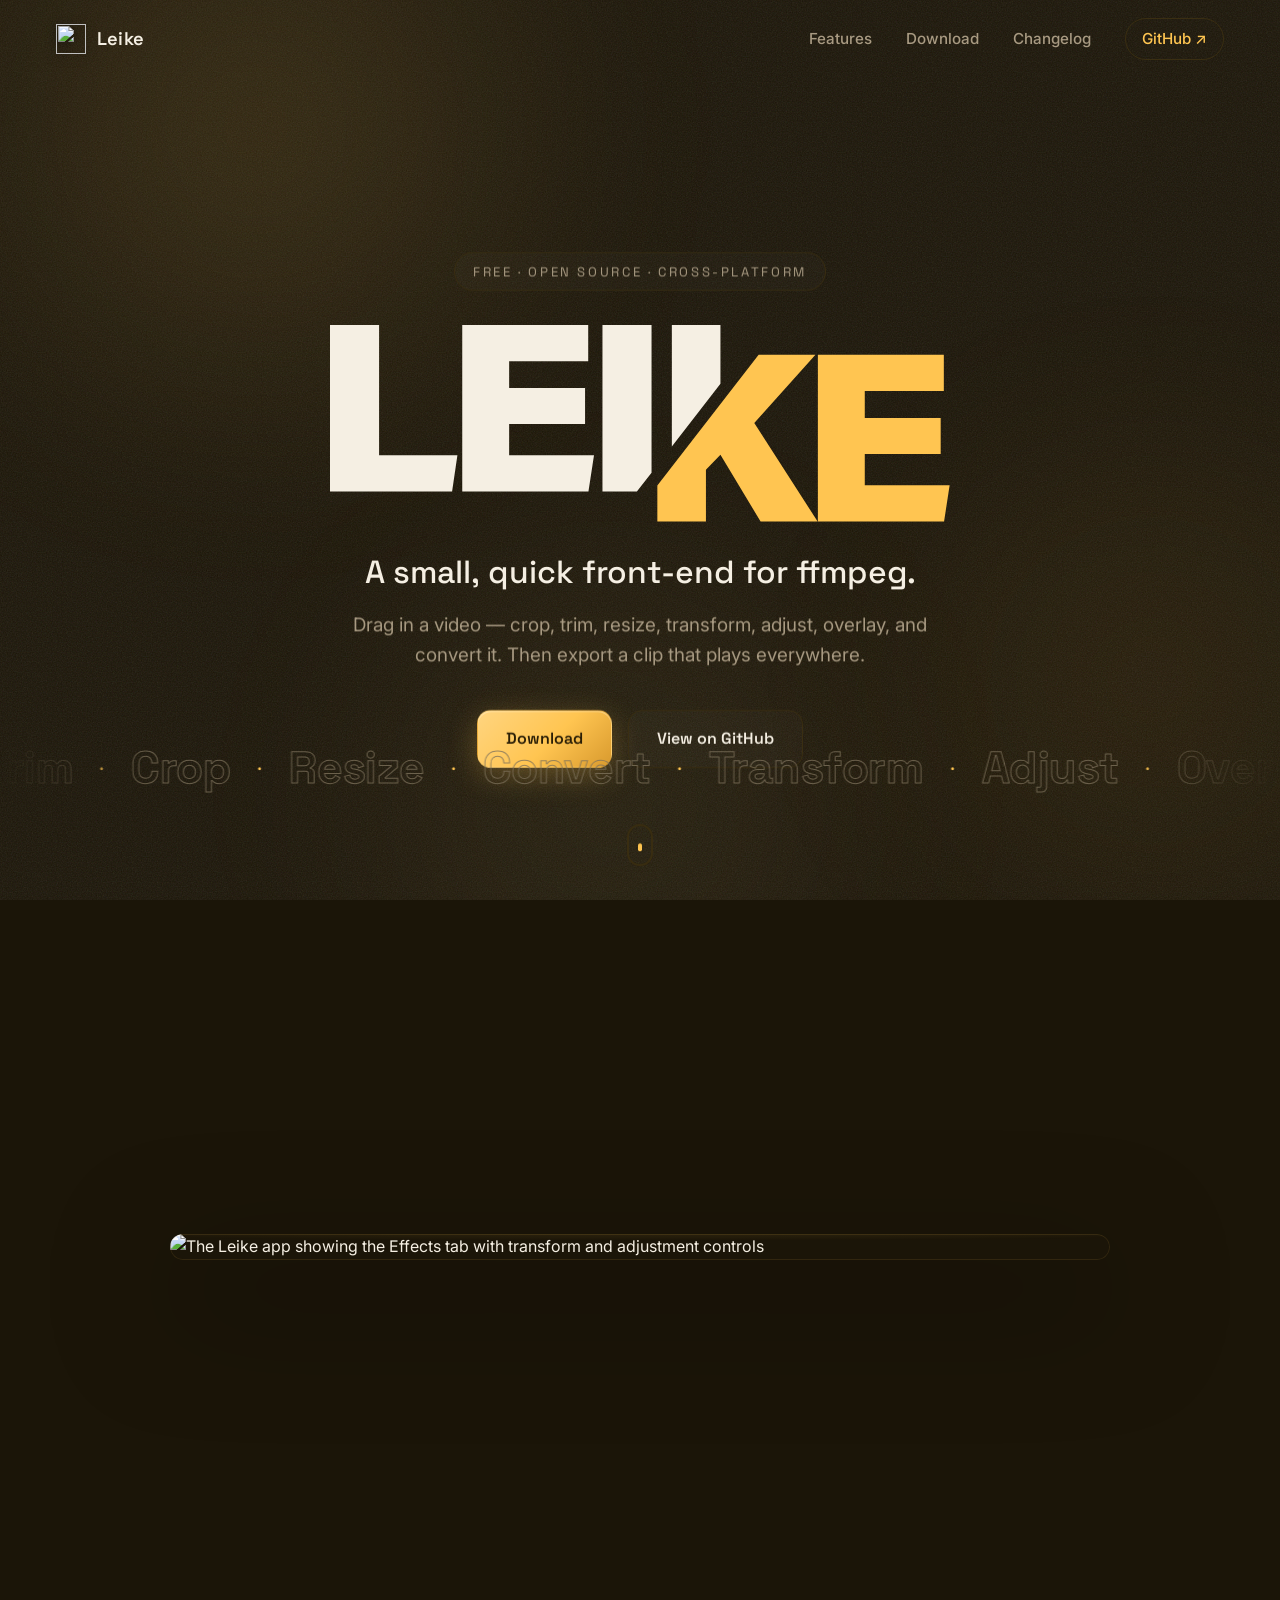
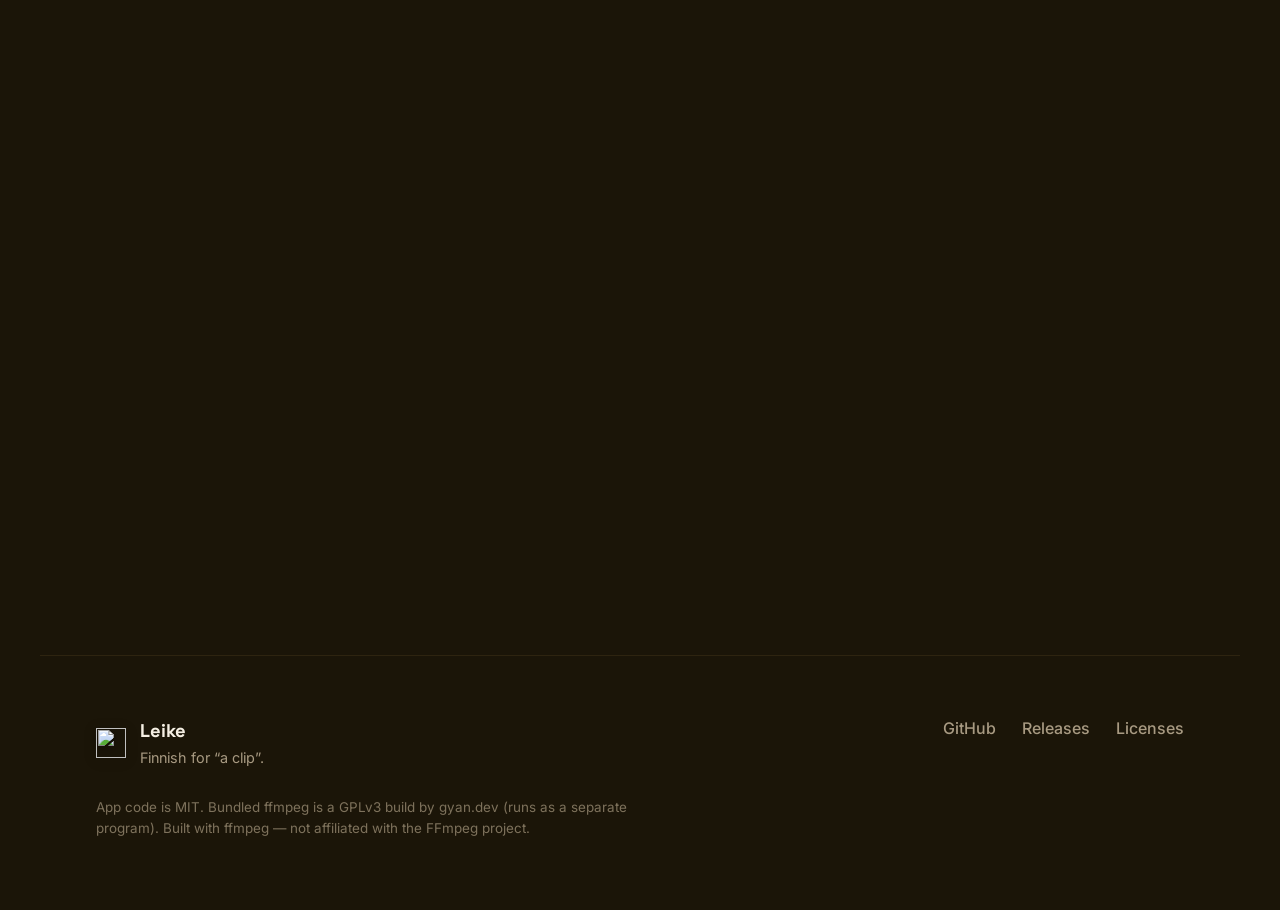
==== commit a48d1f38: "tweak(site): condense features to 9 cards (3x3), slightly larger Merge related features into 9 cohes" ====
--- a/index.html
+++ b/index.html
@@ -143,76 +143,50 @@
         <h2 class="section-title" data-reveal>Packed, not bloated.</h2>
       </div>
       <div class="feature-grid" id="featureGrid">
-        <!-- cards injected/animated; authored here for no-JS fallback -->
         <article class="feature-card" data-feature>
           <span class="fi" data-icon="crop"></span>
           <h3>Crop with presets</h3>
-          <p>Drag a box on the preview. Lock it to 9:16, 1:1, 4:5, 16:9 — or go free.</p>
+          <p>Drag a box on the preview and lock it to 9:16, 1:1, 4:5, 16:9 — or go free. The box snaps to keep the ratio exact.</p>
         </article>
         <article class="feature-card" data-feature>
           <span class="fi" data-icon="trim"></span>
-          <h3>Trim &amp; filmstrip</h3>
-          <p>Scrub a live preview with a thumbnail strip. Lossless fast-trim when the cut allows.</p>
+          <h3>Trim, scrub &amp; grab</h3>
+          <p>Scrub a live preview with a thumbnail filmstrip, cut losslessly with fast-trim, and save any frame as a still image.</p>
         </article>
         <article class="feature-card" data-feature>
           <span class="fi" data-icon="play"></span>
           <h3>Built-in playback</h3>
-          <p>Play with audio and a live effect preview — crop, rotation, and colour update as it runs.</p>
-        </article>
-        <article class="feature-card" data-feature>
-          <span class="fi" data-icon="info"></span>
-          <h3>Reads the source</h3>
-          <p>Fixes sideways phone videos, shows fps / codec / bitrate, and detects silent clips.</p>
-        </article>
-        <article class="feature-card" data-feature>
-          <span class="fi" data-icon="format"></span>
-          <h3>MP4 · WebM · GIF · MP3</h3>
-          <p>Export H.264 by default, or switch format in a click — including audio-only.</p>
-        </article>
-        <article class="feature-card" data-feature>
-          <span class="fi" data-icon="gpu"></span>
-          <h3>GPU encoding</h3>
-          <p>NVENC acceleration kicks in automatically when a compatible GPU is present.</p>
+          <p>Play with audio and a live effect preview — crop, rotation, colour, and fades all update as it runs.</p>
         </article>
         <article class="feature-card" data-feature>
           <span class="fi" data-icon="transform"></span>
           <h3>Transforms</h3>
-          <p>Rotate, mirror, change speed, fade, aspect-fill, reverse, boomerang, loop.</p>
+          <p>Rotate, mirror, change speed, fade in/out, aspect-fill (crop or blurred pad), reverse, boomerang, and loop.</p>
         </article>
         <article class="feature-card" data-feature>
           <span class="fi" data-icon="adjust"></span>
-          <h3>Color &amp; cleanup</h3>
-          <p>Brightness, contrast, saturation, grayscale, denoise, sharpen.</p>
+          <h3>Colour, cleanup &amp; stabilize</h3>
+          <p>Brightness, contrast, saturation, grayscale, denoise, sharpen — plus a two-pass deshake for shaky footage.</p>
         </article>
         <article class="feature-card" data-feature>
           <span class="fi" data-icon="overlay"></span>
           <h3>Overlays</h3>
-          <p>Burn in a text caption, an image watermark, or a subtitle file.</p>
-        </article>
-        <article class="feature-card" data-feature>
-          <span class="fi" data-icon="size"></span>
-          <h3>Fit a size limit</h3>
-          <p>Target a max file size and Leike picks the bitrate with a two-pass encode.</p>
-        </article>
-        <article class="feature-card" data-feature>
-          <span class="fi" data-icon="stabilize"></span>
-          <h3>Stabilization</h3>
-          <p>Smooth shaky footage with a two-pass deshake.</p>
-        </article>
-        <article class="feature-card" data-feature>
-          <span class="fi" data-icon="grab"></span>
-          <h3>Grab a frame</h3>
-          <p>Save the current preview frame as a still image, instantly.</p>
+          <p>Burn in a text caption, drop an image watermark in any corner, or render a subtitle file onto the video.</p>
+        </article>
+        <article class="feature-card" data-feature>
+          <span class="fi" data-icon="format"></span>
+          <h3>Export anywhere</h3>
+          <p>H.264 MP4, WebM, animated GIF, or MP3 — with optional GPU (NVENC) encoding or a target file-size fit.</p>
         </article>
         <article class="feature-card" data-feature>
           <span class="fi" data-icon="audio"></span>
           <h3>Audio control</h3>
-          <p>Mute, set the volume, or rip the audio out to MP3.</p>
+          <p>Mute, set the volume, or rip the audio out to MP3. Silent clips are detected and their controls greyed out.</p>
         </article>
         <article class="feature-card" data-feature>
           <span class="fi" data-icon="local"></span>
-          <h3>Fully local</h3>
-          <p>Nothing uploads. Your files never leave your machine. Settings are remembered.</p>
+          <h3>Private &amp; smart</h3>
+          <p>Nothing uploads — your files never leave your machine. Reads source metadata to fix sideways phone videos and show fps / codec, and remembers your settings.</p>
         </article>
       </div>
     </section>
@@ -318,9 +292,10 @@
     <div class="modal-panel" role="dialog" aria-modal="true" aria-label="Changelog">
       <button class="modal-close" data-close aria-label="Close">×</button>
       <h2 class="modal-title">Changelog</h2>
-      <div class="modal-body" id="changelogBody">
+      <div class="modal-body" id="changelogBody" data-lenis-prevent>
         <p class="modal-loading">Loading releases…</p>
       </div>
+      <button class="modal-close-mobile btn btn-ghost" data-close>Close</button>
     </div>
   </div>
 
--- a/styles.css
+++ b/styles.css
@@ -231,11 +231,11 @@
   max-width: var(--maxw); margin: 0 auto; }
 .features-head { margin-bottom: clamp(40px, 6vw, 64px); }
 .feature-grid {
-  display: grid; gap: 18px;
-  grid-template-columns: repeat(auto-fill, minmax(280px, 1fr));
+  display: grid; gap: 20px;
+  grid-template-columns: repeat(auto-fill, minmax(320px, 1fr));
 }
 .feature-card {
-  position: relative; padding: 28px 26px 30px; border-radius: 18px;
+  position: relative; padding: 34px 32px 36px; border-radius: 20px;
   background: linear-gradient(180deg, var(--panel), var(--bg-2));
   border: 1px solid var(--border-soft); overflow: hidden;
   transition: transform .4s var(--ease), border-color .4s var(--ease), box-shadow .4s var(--ease);
@@ -251,14 +251,14 @@
 .feature-card:hover::before { transform: scaleX(1); }
 .feature-card .fi {
   display: inline-flex; align-items: center; justify-content: center;
-  width: 50px; height: 50px; border-radius: 13px; margin-bottom: 18px;
+  width: 54px; height: 54px; border-radius: 14px; margin-bottom: 20px;
   background: radial-gradient(circle at 30% 25%, rgba(255,197,81,0.18), rgba(255,197,81,0.04));
   border: 1px solid var(--border); color: var(--gold);
 }
-.feature-card .fi svg { width: 24px; height: 24px; }
-.feature-card h3 { font-family: var(--font-display); font-weight: 600; font-size: 1.18rem;
-  margin-bottom: 8px; letter-spacing: -0.01em; }
-.feature-card p { color: var(--muted); font-size: 0.96rem; }
+.feature-card .fi svg { width: 26px; height: 26px; }
+.feature-card h3 { font-family: var(--font-display); font-weight: 600; font-size: 1.26rem;
+  margin-bottom: 10px; letter-spacing: -0.01em; }
+.feature-card p { color: var(--muted); font-size: 1rem; }
 
 /* ============================================================ DOWNLOAD */
 .download { padding: clamp(70px, 12vh, 150px) clamp(20px, 5vw, 56px) clamp(60px, 10vh, 110px);
@@ -315,13 +315,15 @@
 
 /* ============================================================ changelog modal */
 .modal { position: fixed; inset: 0; z-index: 200; display: none; }
-.modal.open { display: block; }
+.modal.open { display: flex; align-items: center; justify-content: center;
+  padding: 20px; }
 .modal-backdrop { position: absolute; inset: 0; opacity: 0;
   background: rgba(10, 7, 2, 0.72);
   backdrop-filter: blur(6px); -webkit-backdrop-filter: blur(6px); }
 .modal-panel {
-  position: absolute; top: 50%; left: 50%; transform: translate(-50%, -50%);
-  width: min(680px, 92vw); max-height: 82vh; overflow-y: auto; opacity: 0;
+  position: relative; z-index: 1;
+  width: min(680px, 92vw); max-height: 85vh; opacity: 0;
+  display: flex; flex-direction: column; overflow: hidden;
   background: linear-gradient(180deg, var(--panel), var(--bg-2));
   border: 1px solid var(--border); border-radius: 20px;
   padding: 34px clamp(22px, 4vw, 40px);
@@ -334,9 +336,27 @@
   cursor: pointer; transition: color .2s, border-color .2s;
 }
 .modal-close:hover { color: var(--text); border-color: var(--gold); }
-.modal-title { font-family: var(--font-display); font-weight: 700;
+.modal-title { font-family: var(--font-display); font-weight: 700; flex: none;
   font-size: 1.9rem; margin-bottom: 18px; letter-spacing: -0.01em; }
-.modal-body { color: var(--muted); font-size: 0.96rem; line-height: 1.65; }
+.modal-body {
+  color: var(--muted); font-size: 0.96rem; line-height: 1.65;
+  overflow-y: auto; flex: 1 1 auto; min-height: 0; overscroll-behavior: contain;
+  scrollbar-width: thin;                       /* Firefox */
+  scrollbar-color: var(--border) transparent;
+}
+.modal-body::-webkit-scrollbar { width: 10px; }
+.modal-body::-webkit-scrollbar-track { background: transparent; }
+.modal-body::-webkit-scrollbar-thumb {
+  background: var(--border); border-radius: 8px;
+  border: 3px solid transparent; background-clip: padding-box;
+}
+.modal-body::-webkit-scrollbar-thumb:hover {
+  background: var(--gold-deep); background-clip: padding-box;
+}
+.modal-close-mobile { display: none; flex: none; margin-top: 18px; width: 100%; }
+@media (max-width: 640px) {
+  .modal-close-mobile { display: inline-flex; }
+}
 .modal-loading { color: var(--muted-2); }
 .cl-release { padding: 20px 0; border-top: 1px solid var(--border-soft); }
 .cl-release:first-child { border-top: none; padding-top: 4px; }
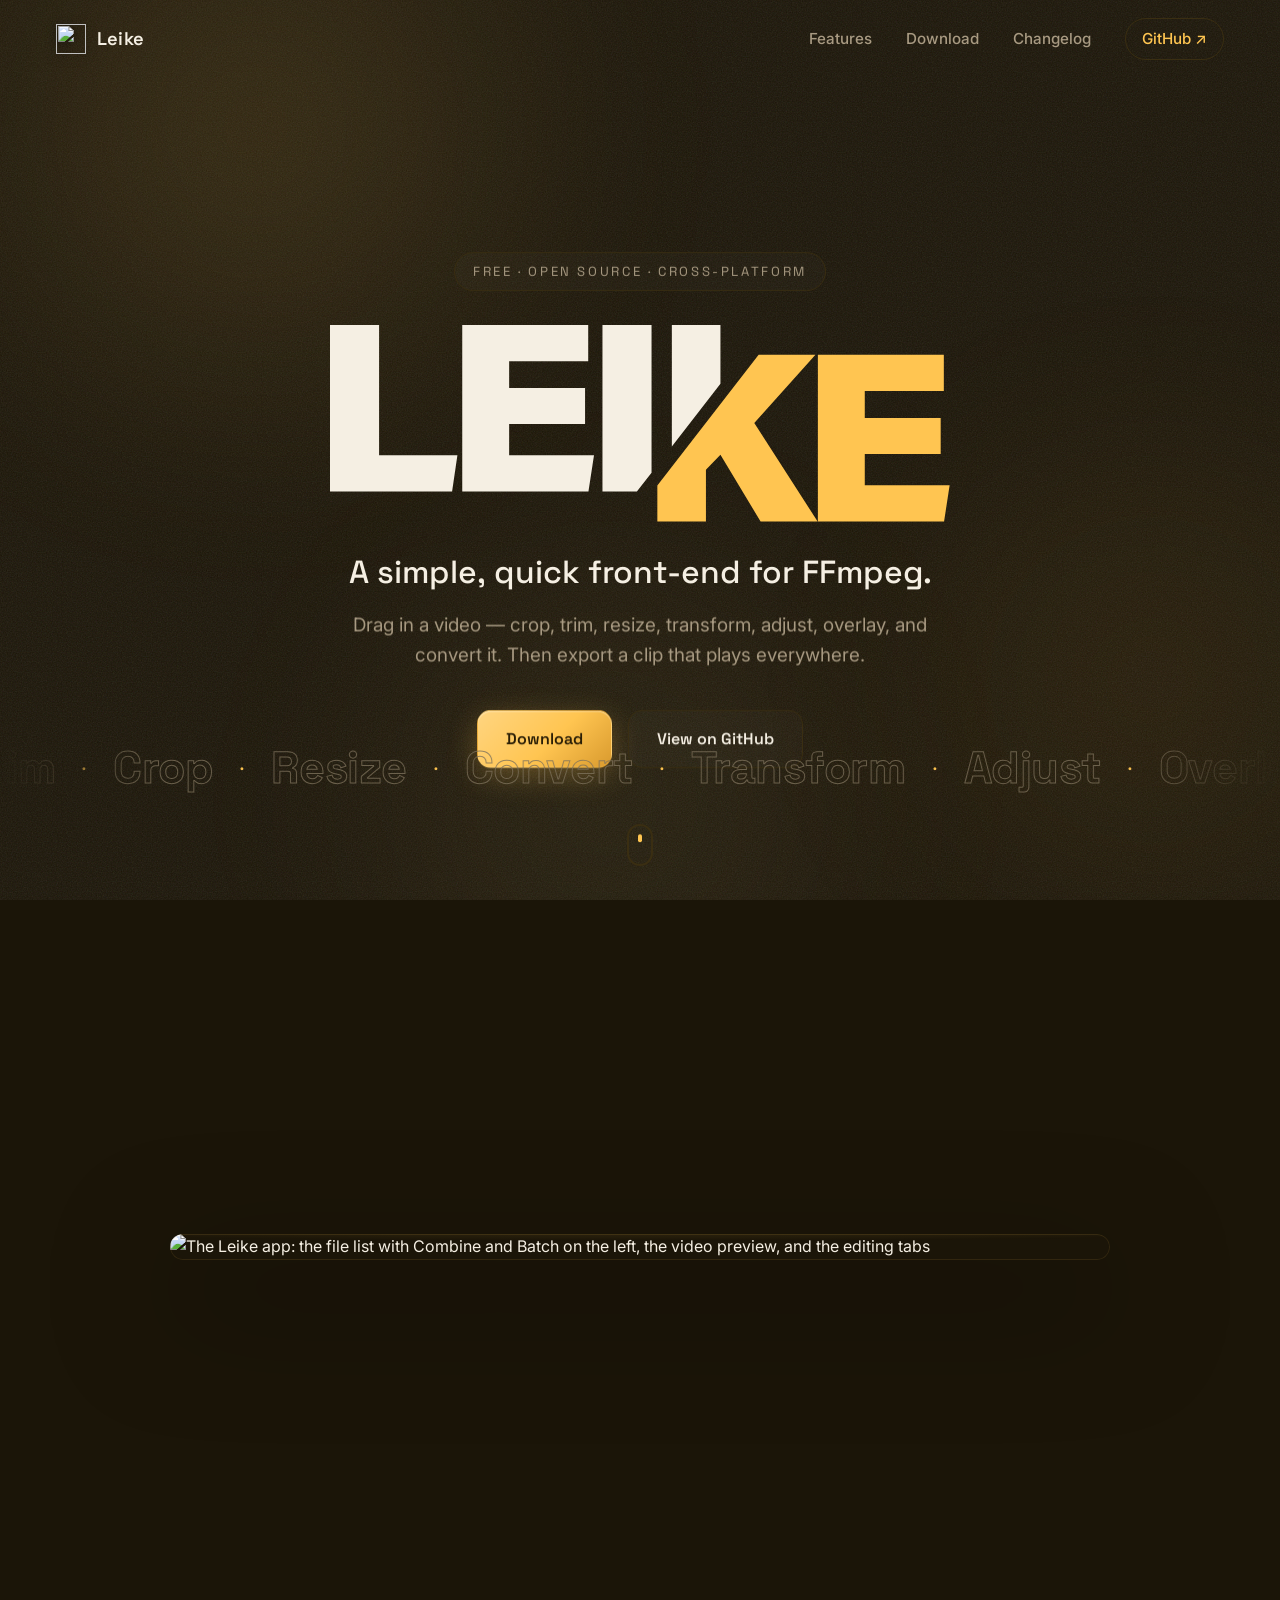
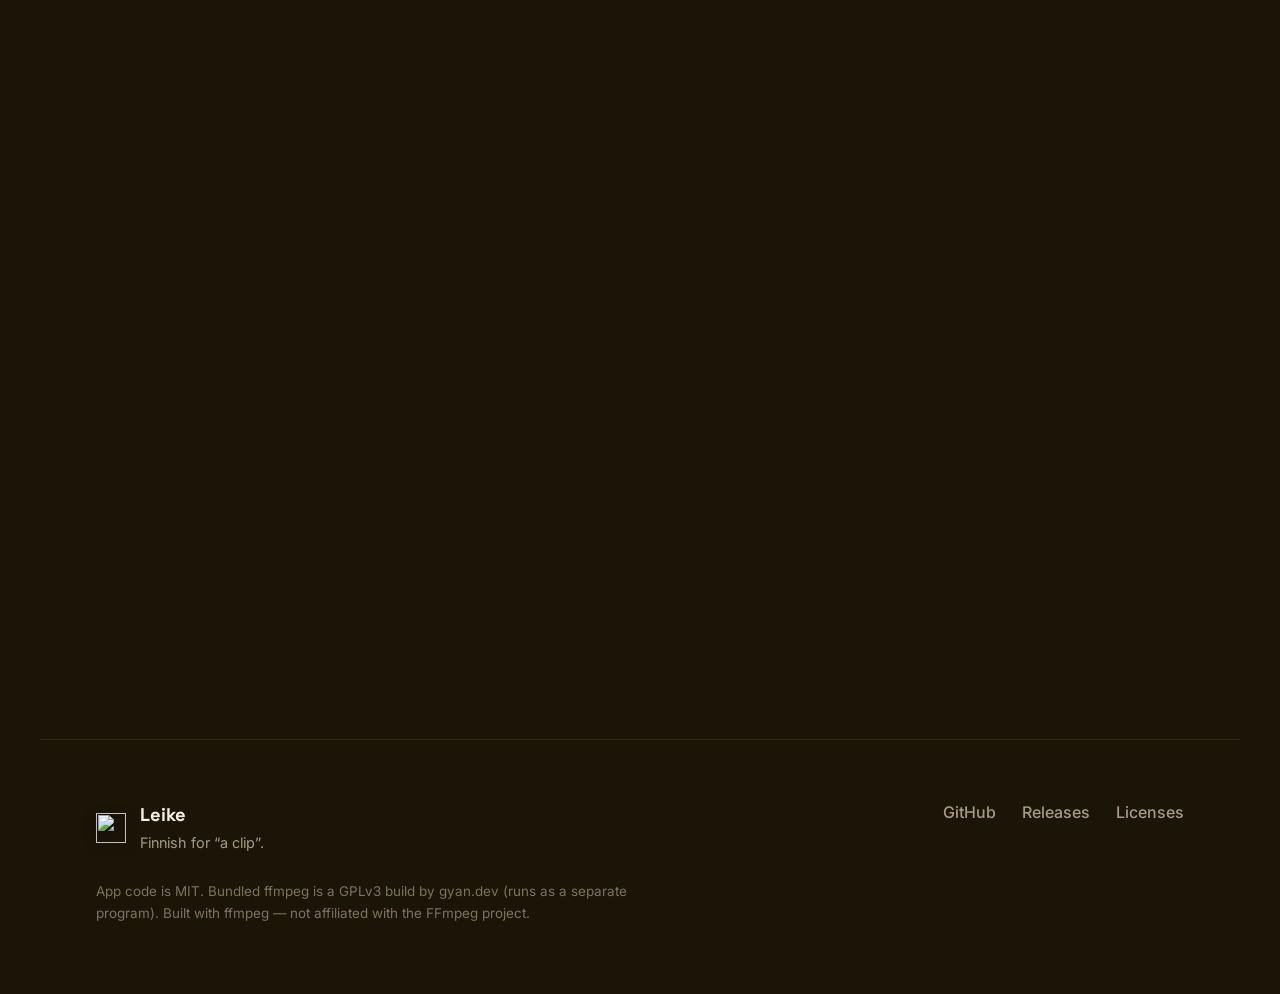
==== commit b944ed71: "tweak(site): hero tagline 'simple, quick front-end for FFmpeg'" ====
--- a/index.html
+++ b/index.html
@@ -3,8 +3,8 @@
 <head>
   <meta charset="UTF-8" />
   <meta name="viewport" content="width=device-width, initial-scale=1.0" />
-  <title>Leike — a small, quick front-end for ffmpeg</title>
-  <meta name="description" content="Leike is a small, fast front-end for ffmpeg. Drag in a video — crop, trim, resize, transform, adjust, overlay, and convert it, then export. Free, open source, for Windows, macOS, and Linux." />
+  <title>Leike — a simple, quick front-end for FFmpeg</title>
+  <meta name="description" content="Leike is a simple, fast front-end for FFmpeg. Drag in a video — crop, trim, resize, transform, adjust, overlay, and convert it, then export. Free, open source, for Windows, macOS, and Linux." />
 
   <!-- Open Graph -->
   <meta property="og:type" content="website" />
@@ -14,7 +14,7 @@
   <meta property="og:image" content="https://ville-mattila.github.io/Leike/assets/og-image.png" />
   <meta property="og:image:width" content="1200" />
   <meta property="og:image:height" content="630" />
-  <meta property="og:image:alt" content="Leike — a small, quick front-end for ffmpeg" />
+  <meta property="og:image:alt" content="Leike — a simple, quick front-end for FFmpeg" />
 
   <!-- Twitter -->
   <meta name="twitter:card" content="summary_large_image" />
@@ -95,7 +95,7 @@
           </span>
         </h1>
 
-        <p class="lede" data-hero="lede" data-split>A small, quick front-end for ffmpeg.</p>
+        <p class="lede" data-hero="lede" data-split>A simple, quick front-end for FFmpeg.</p>
         <p class="sub" data-hero="sub">Drag in a video — crop, trim, resize, transform, adjust, overlay, and convert it. Then export a clip that plays everywhere.</p>
 
         <div class="hero-cta" data-hero="cta">
@@ -130,7 +130,7 @@
       </div>
       <div class="shot-stage" id="shotStage">
         <div class="shot-frame" id="shotFrame">
-          <img src="assets/leike-screenshot.png" alt="The Leike app showing the Effects tab with transform and adjustment controls" loading="lazy" />
+          <img src="assets/leike-screenshot.png" alt="The Leike app: the file list with Combine and Batch on the left, the video preview, and the editing tabs" loading="lazy" />
           <div class="shot-glow" aria-hidden="true"></div>
         </div>
       </div>
@@ -145,8 +145,8 @@
       <div class="feature-grid" id="featureGrid">
         <article class="feature-card" data-feature>
           <span class="fi" data-icon="crop"></span>
-          <h3>Crop with presets</h3>
-          <p>Drag a box on the preview and lock it to 9:16, 1:1, 4:5, 16:9 — or go free. The box snaps to keep the ratio exact.</p>
+          <h3>Crop &amp; transform</h3>
+          <p>Drag a crop box locked to 9:16, 1:1, 4:5, 16:9 — or free — then rotate, mirror, change speed, fade, aspect-fill, reverse, boomerang, or loop.</p>
         </article>
         <article class="feature-card" data-feature>
           <span class="fi" data-icon="trim"></span>
@@ -159,9 +159,9 @@
           <p>Play with audio and a live effect preview — crop, rotation, colour, and fades all update as it runs.</p>
         </article>
         <article class="feature-card" data-feature>
-          <span class="fi" data-icon="transform"></span>
-          <h3>Transforms</h3>
-          <p>Rotate, mirror, change speed, fade in/out, aspect-fill (crop or blurred pad), reverse, boomerang, and loop.</p>
+          <span class="fi" data-icon="combine"></span>
+          <h3>Combine &amp; batch</h3>
+          <p>Drop in a list of clips — join them into one video (trim and crop each; mismatched sizes get a blurred fill), or batch-export the whole list through one recipe.</p>
         </article>
         <article class="feature-card" data-feature>
           <span class="fi" data-icon="adjust"></span>
@@ -176,7 +176,7 @@
         <article class="feature-card" data-feature>
           <span class="fi" data-icon="format"></span>
           <h3>Export anywhere</h3>
-          <p>H.264 MP4, WebM, animated GIF, or MP3 — with optional GPU (NVENC) encoding or a target file-size fit.</p>
+          <p>MP4 in H.264, H.265, or AV1, plus WebM, animated GIF, or MP3 — with optional GPU (NVENC) encoding or a target file-size fit.</p>
         </article>
         <article class="feature-card" data-feature>
           <span class="fi" data-icon="audio"></span>
